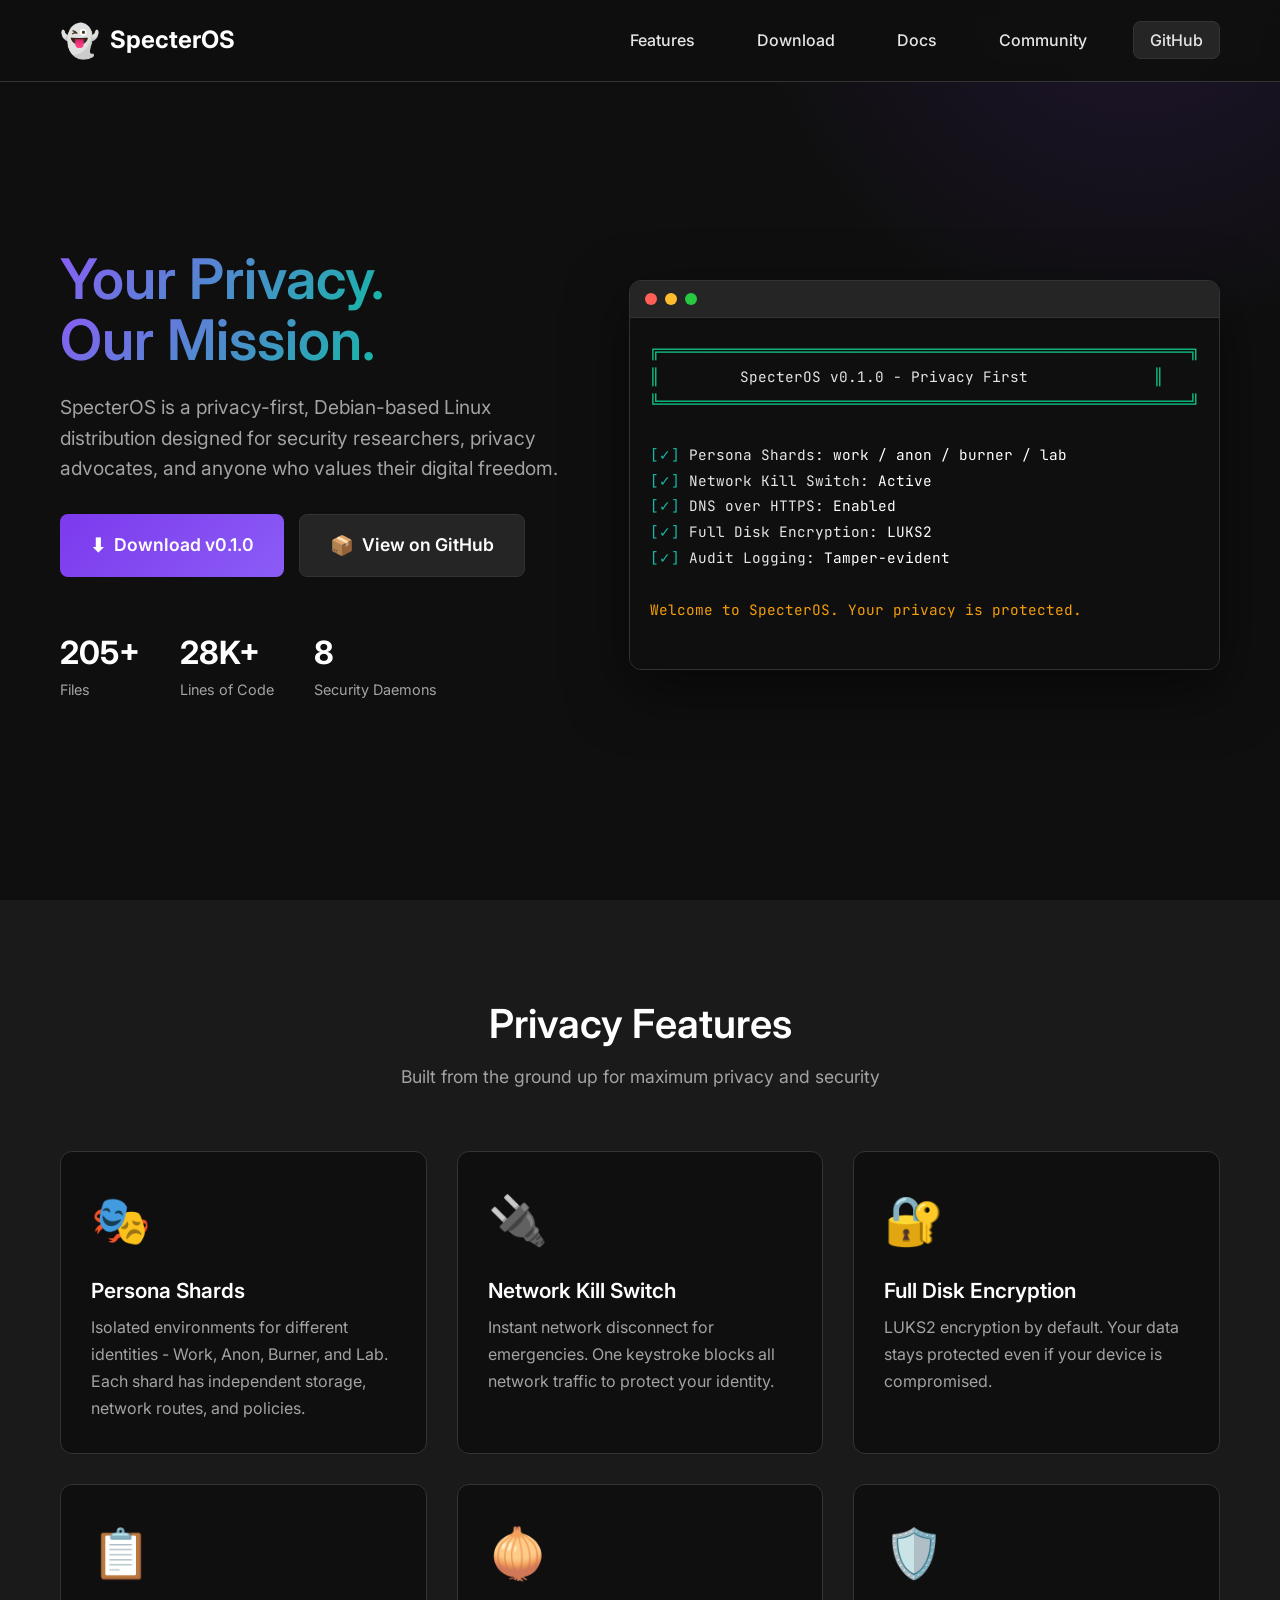
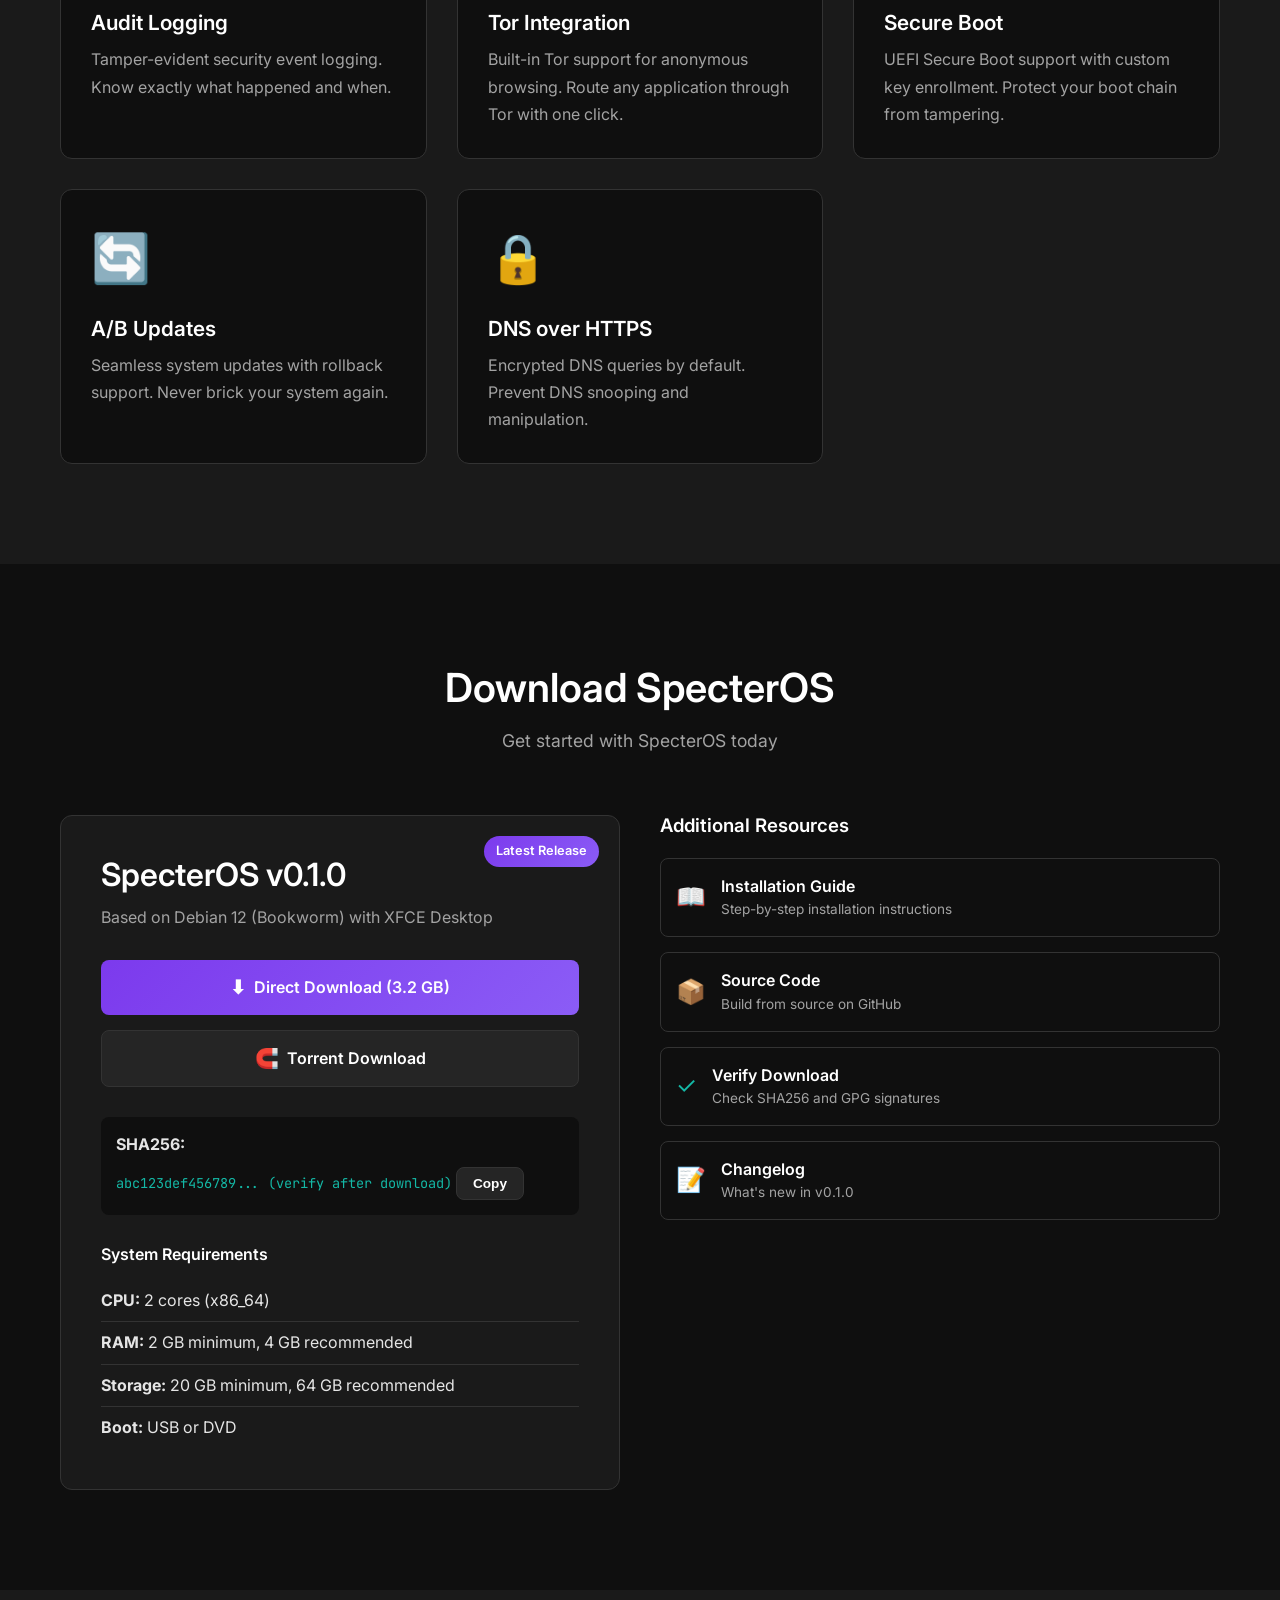
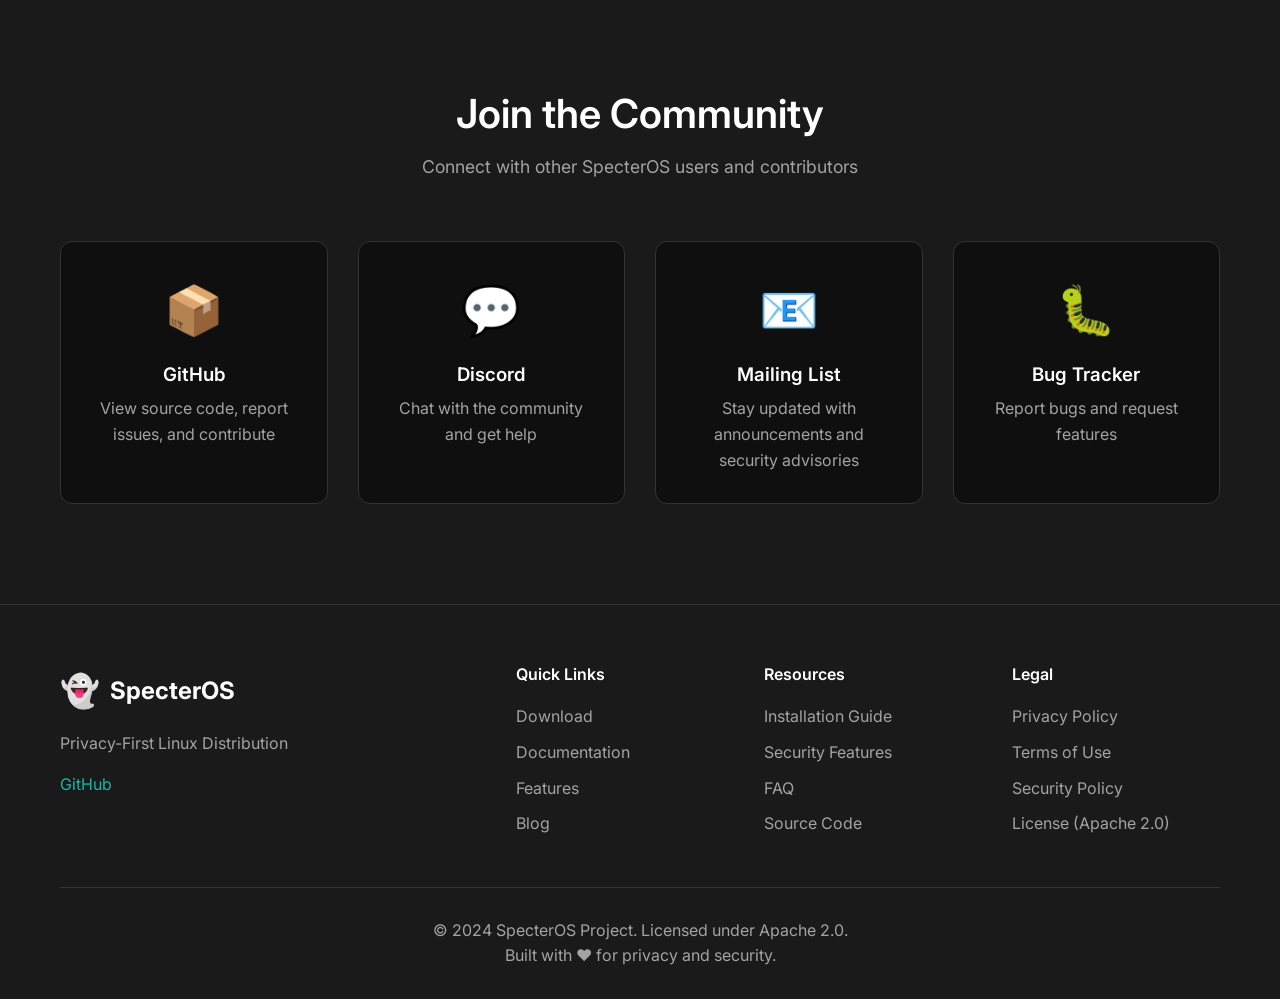
==== website/index.html @ 7017bf6a "feat: Add complete SpecterOS website - Homepage with hero, features, download, and community section" ====
<!DOCTYPE html>
<html lang="en">
<head>
    <meta charset="UTF-8">
    <meta name="viewport" content="width=device-width, initial-scale=1.0">
    <meta name="description" content="SpecterOS - Privacy-First Debian-based Linux Distribution. Your Privacy. Our Mission.">
    <meta name="keywords" content="linux, privacy, security, debian, operating system, encryption, anonymity">
    <meta name="author" content="SpecterOS Project">
    
    <!-- Open Graph -->
    <meta property="og:title" content="SpecterOS - Privacy-First Linux Distribution">
    <meta property="og:description" content="Your Privacy. Our Mission. A secure, privacy-focused Debian-based Linux distribution.">
    <meta property="og:type" content="website">
    <meta property="og:url" content="https://sskibls.github.io/Specteros-OS">
    
    <title>SpecterOS - Privacy-First Linux Distribution</title>
    
    <!-- Fonts -->
    <link rel="preconnect" href="https://fonts.googleapis.com">
    <link rel="preconnect" href="https://fonts.gstatic.com" crossorigin>
    <link href="https://fonts.googleapis.com/css2?family=Inter:wght@300;400;500;600;700&family=JetBrains+Mono:wght@400;500&display=swap" rel="stylesheet">
    
    <!-- Styles -->
    <link rel="stylesheet" href="css/style.css">
</head>
<body>
    <!-- Navigation -->
    <nav class="navbar">
        <div class="container nav-container">
            <a href="index.html" class="logo">
                <span class="logo-icon">👻</span>
                <span class="logo-text">SpecterOS</span>
            </a>
            <ul class="nav-menu">
                <li><a href="#features">Features</a></li>
                <li><a href="#download">Download</a></li>
                <li><a href="docs/index.html">Docs</a></li>
                <li><a href="#community">Community</a></li>
                <li><a href="https://github.com/Sskibls/Specteros-OS" target="_blank" class="btn-github">GitHub</a></li>
            </ul>
            <button class="nav-toggle" aria-label="Toggle navigation">
                <span></span>
                <span></span>
                <span></span>
            </button>
        </div>
    </nav>

    <!-- Hero Section -->
    <section class="hero">
        <div class="container hero-container">
            <div class="hero-content">
                <h1 class="hero-title">
                    <span class="gradient-text">Your Privacy.</span><br>
                    <span class="gradient-text">Our Mission.</span>
                </h1>
                <p class="hero-subtitle">
                    SpecterOS is a privacy-first, Debian-based Linux distribution designed for 
                    security researchers, privacy advocates, and anyone who values their digital freedom.
                </p>
                <div class="hero-cta">
                    <a href="#download" class="btn btn-primary btn-lg">
                        <span class="btn-icon">⬇</span>
                        Download v0.1.0
                    </a>
                    <a href="https://github.com/Sskibls/Specteros-OS" target="_blank" class="btn btn-secondary btn-lg">
                        <span class="btn-icon">📦</span>
                        View on GitHub
                    </a>
                </div>
                <div class="hero-stats">
                    <div class="stat">
                        <span class="stat-number">205+</span>
                        <span class="stat-label">Files</span>
                    </div>
                    <div class="stat">
                        <span class="stat-number">28K+</span>
                        <span class="stat-label">Lines of Code</span>
                    </div>
                    <div class="stat">
                        <span class="stat-number">8</span>
                        <span class="stat-label">Security Daemons</span>
                    </div>
                </div>
            </div>
            <div class="hero-image">
                <div class="screenshot-mockup">
                    <div class="mockup-header">
                        <div class="mockup-buttons">
                            <span class="btn-red"></span>
                            <span class="btn-yellow"></span>
                            <span class="btn-green"></span>
                        </div>
                    </div>
                    <div class="mockup-content">
                        <pre class="terminal-text">
<span class="text-green">╔═══════════════════════════════════════════════════════════╗</span>
<span class="text-green">║</span>         SpecterOS v0.1.0 - Privacy First              <span class="text-green">║</span>
<span class="text-green">╚═══════════════════════════════════════════════════════════╝</span>

<span class="text-cyan">[✓]</span> Persona Shards: <span class="text-white">work / anon / burner / lab</span>
<span class="text-cyan">[✓]</span> Network Kill Switch: <span class="text-white">Active</span>
<span class="text-cyan">[✓]</span> DNS over HTTPS: <span class="text-white">Enabled</span>
<span class="text-cyan">[✓]</span> Full Disk Encryption: <span class="text-white">LUKS2</span>
<span class="text-cyan">[✓]</span> Audit Logging: <span class="text-white">Tamper-evident</span>

<span class="text-yellow">Welcome to SpecterOS. Your privacy is protected.</span>
                        </pre>
                    </div>
                </div>
            </div>
        </div>
        <div class="hero-bg-effect"></div>
    </section>

    <!-- Features Section -->
    <section id="features" class="features">
        <div class="container">
            <div class="section-header">
                <h2 class="section-title">Privacy Features</h2>
                <p class="section-subtitle">Built from the ground up for maximum privacy and security</p>
            </div>
            <div class="features-grid">
                <div class="feature-card">
                    <div class="feature-icon">🎭</div>
                    <h3>Persona Shards</h3>
                    <p>Isolated environments for different identities - Work, Anon, Burner, and Lab. Each shard has independent storage, network routes, and policies.</p>
                </div>
                <div class="feature-card">
                    <div class="feature-icon">🔌</div>
                    <h3>Network Kill Switch</h3>
                    <p>Instant network disconnect for emergencies. One keystroke blocks all network traffic to protect your identity.</p>
                </div>
                <div class="feature-card">
                    <div class="feature-icon">🔐</div>
                    <h3>Full Disk Encryption</h3>
                    <p>LUKS2 encryption by default. Your data stays protected even if your device is compromised.</p>
                </div>
                <div class="feature-card">
                    <div class="feature-icon">📋</div>
                    <h3>Audit Logging</h3>
                    <p>Tamper-evident security event logging. Know exactly what happened and when.</p>
                </div>
                <div class="feature-card">
                    <div class="feature-icon">🧅</div>
                    <h3>Tor Integration</h3>
                    <p>Built-in Tor support for anonymous browsing. Route any application through Tor with one click.</p>
                </div>
                <div class="feature-card">
                    <div class="feature-icon">🛡️</div>
                    <h3>Secure Boot</h3>
                    <p>UEFI Secure Boot support with custom key enrollment. Protect your boot chain from tampering.</p>
                </div>
                <div class="feature-card">
                    <div class="feature-icon">🔄</div>
                    <h3>A/B Updates</h3>
                    <p>Seamless system updates with rollback support. Never brick your system again.</p>
                </div>
                <div class="feature-card">
                    <div class="feature-icon">🔒</div>
                    <h3>DNS over HTTPS</h3>
                    <p>Encrypted DNS queries by default. Prevent DNS snooping and manipulation.</p>
                </div>
            </div>
        </div>
    </section>

    <!-- Download Section -->
    <section id="download" class="download">
        <div class="container">
            <div class="section-header">
                <h2 class="section-title">Download SpecterOS</h2>
                <p class="section-subtitle">Get started with SpecterOS today</p>
            </div>
            <div class="download-container">
                <div class="download-card">
                    <div class="version-badge">Latest Release</div>
                    <h3>SpecterOS v0.1.0</h3>
                    <p class="version-info">Based on Debian 12 (Bookworm) with XFCE Desktop</p>
                    <div class="download-options">
                        <a href="#" class="btn btn-primary btn-block">
                            <span class="btn-icon">⬇</span>
                            Direct Download (3.2 GB)
                        </a>
                        <a href="#" class="btn btn-secondary btn-block">
                            <span class="btn-icon">🧲</span>
                            Torrent Download
                        </a>
                    </div>
                    <div class="checksum-info">
                        <p><strong>SHA256:</strong></p>
                        <code>abc123def456789... (verify after download)</code>
                    </div>
                    <div class="system-requirements">
                        <h4>System Requirements</h4>
                        <ul>
                            <li><strong>CPU:</strong> 2 cores (x86_64)</li>
                            <li><strong>RAM:</strong> 2 GB minimum, 4 GB recommended</li>
                            <li><strong>Storage:</strong> 20 GB minimum, 64 GB recommended</li>
                            <li><strong>Boot:</strong> USB or DVD</li>
                        </ul>
                    </div>
                </div>
                <div class="download-links">
                    <h3>Additional Resources</h3>
                    <ul class="link-list">
                        <li>
                            <a href="docs/installation.html">
                                <span class="link-icon">📖</span>
                                <div>
                                    <span class="link-title">Installation Guide</span>
                                    <span class="link-desc">Step-by-step installation instructions</span>
                                </div>
                            </a>
                        </li>
                        <li>
                            <a href="https://github.com/Sskibls/Specteros-OS" target="_blank">
                                <span class="link-icon">📦</span>
                                <div>
                                    <span class="link-title">Source Code</span>
                                    <span class="link-desc">Build from source on GitHub</span>
                                </div>
                            </a>
                        </li>
                        <li>
                            <a href="docs/verification.html">
                                <span class="link-icon">✓</span>
                                <div>
                                    <span class="link-title">Verify Download</span>
                                    <span class="link-desc">Check SHA256 and GPG signatures</span>
                                </div>
                            </a>
                        </li>
                        <li>
                            <a href="docs/changelog.html">
                                <span class="link-icon">📝</span>
                                <div>
                                    <span class="link-title">Changelog</span>
                                    <span class="link-desc">What's new in v0.1.0</span>
                                </div>
                            </a>
                        </li>
                    </ul>
                </div>
            </div>
        </div>
    </section>

    <!-- Community Section -->
    <section id="community" class="community">
        <div class="container">
            <div class="section-header">
                <h2 class="section-title">Join the Community</h2>
                <p class="section-subtitle">Connect with other SpecterOS users and contributors</p>
            </div>
            <div class="community-grid">
                <a href="https://github.com/Sskibls/Specteros-OS" target="_blank" class="community-card">
                    <div class="community-icon">📦</div>
                    <h3>GitHub</h3>
                    <p>View source code, report issues, and contribute</p>
                </a>
                <a href="#" class="community-card">
                    <div class="community-icon">💬</div>
                    <h3>Discord</h3>
                    <p>Chat with the community and get help</p>
                </a>
                <a href="#" class="community-card">
                    <div class="community-icon">📧</div>
                    <h3>Mailing List</h3>
                    <p>Stay updated with announcements and security advisories</p>
                </a>
                <a href="#" class="community-card">
                    <div class="community-icon">🐛</div>
                    <h3>Bug Tracker</h3>
                    <p>Report bugs and request features</p>
                </a>
            </div>
        </div>
    </section>

    <!-- Footer -->
    <footer class="footer">
        <div class="container">
            <div class="footer-grid">
                <div class="footer-brand">
                    <a href="index.html" class="logo">
                        <span class="logo-icon">👻</span>
                        <span class="logo-text">SpecterOS</span>
                    </a>
                    <p>Privacy-First Linux Distribution</p>
                    <div class="social-links">
                        <a href="https://github.com/Sskibls/Specteros-OS" target="_blank" aria-label="GitHub">GitHub</a>
                    </div>
                </div>
                <div class="footer-links">
                    <h4>Quick Links</h4>
                    <ul>
                        <li><a href="#download">Download</a></li>
                        <li><a href="docs/index.html">Documentation</a></li>
                        <li><a href="#features">Features</a></li>
                        <li><a href="blog/index.html">Blog</a></li>
                    </ul>
                </div>
                <div class="footer-links">
                    <h4>Resources</h4>
                    <ul>
                        <li><a href="docs/installation.html">Installation Guide</a></li>
                        <li><a href="docs/security.html">Security Features</a></li>
                        <li><a href="docs/faq.html">FAQ</a></li>
                        <li><a href="https://github.com/Sskibls/Specteros-OS" target="_blank">Source Code</a></li>
                    </ul>
                </div>
                <div class="footer-links">
                    <h4>Legal</h4>
                    <ul>
                        <li><a href="privacy.html">Privacy Policy</a></li>
                        <li><a href="terms.html">Terms of Use</a></li>
                        <li><a href="security.html">Security Policy</a></li>
                        <li><a href="license.html">License (Apache 2.0)</a></li>
                    </ul>
                </div>
            </div>
            <div class="footer-bottom">
                <p>&copy; 2024 SpecterOS Project. Licensed under Apache 2.0.</p>
                <p>Built with ❤️ for privacy and security.</p>
            </div>
        </div>
    </footer>

    <!-- Scripts -->
    <script src="js/main.js"></script>
</body>
</html>
---- website/css/style.css ----
/* SpecterOS Website Styles */

/* CSS Variables */
:root {
    --color-bg-primary: #0F0F0F;
    --color-bg-secondary: #1A1A1A;
    --color-bg-tertiary: #252525;
    --color-primary: #7C3AED;
    --color-primary-light: #8B5CF6;
    --color-accent: #14B8A6;
    --color-accent-light: #2DD4BF;
    --color-text-primary: #FFFFFF;
    --color-text-secondary: #E5E5E5;
    --color-text-muted: #A3A3A3;
    --color-border: #333333;
    --color-success: #10B981;
    --color-warning: #F59E0B;
    --color-error: #EF4444;
    --font-sans: 'Inter', -apple-system, BlinkMacSystemFont, 'Segoe UI', sans-serif;
    --font-mono: 'JetBrains Mono', 'Fira Code', monospace;
    --container-width: 1200px;
    --border-radius: 8px;
    --border-radius-lg: 12px;
    --transition: all 0.3s ease;
}

/* Reset & Base */
* {
    margin: 0;
    padding: 0;
    box-sizing: border-box;
}

html {
    scroll-behavior: smooth;
}

body {
    font-family: var(--font-sans);
    background-color: var(--color-bg-primary);
    color: var(--color-text-secondary);
    line-height: 1.6;
    overflow-x: hidden;
}

.container {
    max-width: var(--container-width);
    margin: 0 auto;
    padding: 0 20px;
}

a {
    color: var(--color-accent);
    text-decoration: none;
    transition: var(--transition);
}

a:hover {
    color: var(--color-accent-light);
}

/* Typography */
h1, h2, h3, h4, h5, h6 {
    color: var(--color-text-primary);
    font-weight: 600;
    line-height: 1.2;
}

.gradient-text {
    background: linear-gradient(135deg, var(--color-primary-light), var(--color-accent));
    -webkit-background-clip: text;
    -webkit-text-fill-color: transparent;
    background-clip: text;
}

/* Navigation */
.navbar {
    position: fixed;
    top: 0;
    left: 0;
    right: 0;
    background: rgba(15, 15, 15, 0.95);
    backdrop-filter: blur(10px);
    border-bottom: 1px solid var(--color-border);
    z-index: 1000;
    padding: 15px 0;
}

.nav-container {
    display: flex;
    justify-content: space-between;
    align-items: center;
}

.logo {
    display: flex;
    align-items: center;
    gap: 10px;
    font-size: 1.5rem;
    font-weight: 700;
    color: var(--color-text-primary);
}

.logo-icon {
    font-size: 2rem;
}

.nav-menu {
    display: flex;
    list-style: none;
    gap: 30px;
    align-items: center;
}

.nav-menu a {
    color: var(--color-text-secondary);
    font-weight: 500;
    padding: 8px 16px;
    border-radius: var(--border-radius);
    transition: var(--transition);
}

.nav-menu a:hover {
    color: var(--color-text-primary);
    background: var(--color-bg-tertiary);
}

.btn-github {
    background: var(--color-bg-tertiary);
    border: 1px solid var(--color-border);
}

.btn-github:hover {
    background: var(--color-primary);
    border-color: var(--color-primary);
    color: var(--color-text-primary);
}

.nav-toggle {
    display: none;
    flex-direction: column;
    gap: 5px;
    background: none;
    border: none;
    cursor: pointer;
    padding: 5px;
}

.nav-toggle span {
    width: 25px;
    height: 3px;
    background: var(--color-text-primary);
    border-radius: 2px;
    transition: var(--transition);
}

/* Hero Section */
.hero {
    padding: 150px 0 100px;
    position: relative;
    overflow: hidden;
    min-height: 100vh;
    display: flex;
    align-items: center;
}

.hero-container {
    display: grid;
    grid-template-columns: 1fr 1fr;
    gap: 60px;
    align-items: center;
}

.hero-title {
    font-size: 3.5rem;
    margin-bottom: 20px;
    line-height: 1.1;
}

.hero-subtitle {
    font-size: 1.2rem;
    color: var(--color-text-muted);
    margin-bottom: 30px;
    max-width: 500px;
}

.hero-cta {
    display: flex;
    gap: 15px;
    margin-bottom: 50px;
    flex-wrap: wrap;
}

.hero-stats {
    display: flex;
    gap: 40px;
}

.stat {
    display: flex;
    flex-direction: column;
}

.stat-number {
    font-size: 2rem;
    font-weight: 700;
    color: var(--color-text-primary);
}

.stat-label {
    font-size: 0.9rem;
    color: var(--color-text-muted);
}

/* Screenshot Mockup */
.screenshot-mockup {
    background: var(--color-bg-secondary);
    border: 1px solid var(--color-border);
    border-radius: var(--border-radius-lg);
    overflow: hidden;
    box-shadow: 0 20px 60px rgba(0, 0, 0, 0.5);
}

.mockup-header {
    background: var(--color-bg-tertiary);
    padding: 12px 15px;
    border-bottom: 1px solid var(--color-border);
}

.mockup-buttons {
    display: flex;
    gap: 8px;
}

.mockup-buttons span {
    width: 12px;
    height: 12px;
    border-radius: 50%;
}

.btn-red { background: #FF5F56; }
.btn-yellow { background: #FFBD2E; }
.btn-green { background: #27C93F; }

.mockup-content {
    padding: 20px;
    background: var(--color-bg-primary);
}

.terminal-text {
    font-family: var(--font-mono);
    font-size: 0.9rem;
    line-height: 1.8;
    color: var(--color-text-secondary);
}

.text-green { color: var(--color-success); }
.text-cyan { color: var(--color-accent); }
.text-white { color: var(--color-text-primary); }
.text-yellow { color: var(--color-warning); }

/* Buttons */
.btn {
    display: inline-flex;
    align-items: center;
    gap: 8px;
    padding: 12px 24px;
    border-radius: var(--border-radius);
    font-weight: 600;
    font-size: 1rem;
    transition: var(--transition);
    cursor: pointer;
    border: none;
}

.btn-icon {
    font-size: 1.2rem;
}

.btn-primary {
    background: linear-gradient(135deg, var(--color-primary), var(--color-primary-light));
    color: var(--color-text-primary);
}

.btn-primary:hover {
    transform: translateY(-2px);
    box-shadow: 0 10px 30px rgba(124, 58, 237, 0.4);
}

.btn-secondary {
    background: var(--color-bg-tertiary);
    color: var(--color-text-primary);
    border: 1px solid var(--color-border);
}

.btn-secondary:hover {
    background: var(--color-bg-secondary);
    border-color: var(--color-accent);
}

.btn-lg {
    padding: 15px 30px;
    font-size: 1.1rem;
}

.btn-block {
    width: 100%;
    justify-content: center;
}

/* Features Section */
.features {
    padding: 100px 0;
    background: var(--color-bg-secondary);
}

.section-header {
    text-align: center;
    margin-bottom: 60px;
}

.section-title {
    font-size: 2.5rem;
    margin-bottom: 15px;
}

.section-subtitle {
    font-size: 1.1rem;
    color: var(--color-text-muted);
}

.features-grid {
    display: grid;
    grid-template-columns: repeat(auto-fit, minmax(280px, 1fr));
    gap: 30px;
}

.feature-card {
    background: var(--color-bg-primary);
    padding: 30px;
    border-radius: var(--border-radius-lg);
    border: 1px solid var(--color-border);
    transition: var(--transition);
}

.feature-card:hover {
    transform: translateY(-5px);
    border-color: var(--color-primary);
    box-shadow: 0 10px 40px rgba(124, 58, 237, 0.2);
}

.feature-icon {
    font-size: 3rem;
    margin-bottom: 20px;
}

.feature-card h3 {
    font-size: 1.3rem;
    margin-bottom: 10px;
}

.feature-card p {
    color: var(--color-text-muted);
    line-height: 1.7;
}

/* Download Section */
.download {
    padding: 100px 0;
}

.download-container {
    display: grid;
    grid-template-columns: 1fr 1fr;
    gap: 40px;
}

.download-card {
    background: var(--color-bg-secondary);
    padding: 40px;
    border-radius: var(--border-radius-lg);
    border: 1px solid var(--color-border);
    position: relative;
}

.version-badge {
    position: absolute;
    top: 20px;
    right: 20px;
    background: linear-gradient(135deg, var(--color-primary), var(--color-primary-light));
    color: var(--color-text-primary);
    padding: 5px 12px;
    border-radius: 20px;
    font-size: 0.8rem;
    font-weight: 600;
}

.download-card h3 {
    font-size: 2rem;
    margin-bottom: 10px;
}

.version-info {
    color: var(--color-text-muted);
    margin-bottom: 30px;
}

.download-options {
    display: flex;
    flex-direction: column;
    gap: 15px;
    margin-bottom: 30px;
}

.checksum-info {
    background: var(--color-bg-primary);
    padding: 15px;
    border-radius: var(--border-radius);
    margin-bottom: 30px;
}

.checksum-info code {
    font-family: var(--font-mono);
    font-size: 0.85rem;
    color: var(--color-accent);
    word-break: break-all;
}

.system-requirements h4 {
    margin-bottom: 15px;
}

.system-requirements ul {
    list-style: none;
}

.system-requirements li {
    padding: 8px 0;
    border-bottom: 1px solid var(--color-border);
}

.system-requirements li:last-child {
    border-bottom: none;
}

/* Download Links */
.download-links h3 {
    margin-bottom: 20px;
}

.link-list {
    list-style: none;
}

.link-list li {
    margin-bottom: 15px;
}

.link-list a {
    display: flex;
    align-items: center;
    gap: 15px;
    padding: 15px;
    background: var(--color-bg-primary);
    border-radius: var(--border-radius);
    border: 1px solid var(--color-border);
    transition: var(--transition);
}

.link-list a:hover {
    border-color: var(--color-accent);
    transform: translateX(5px);
}

.link-icon {
    font-size: 1.5rem;
}

.link-title {
    display: block;
    color: var(--color-text-primary);
    font-weight: 600;
}

.link-desc {
    display: block;
    font-size: 0.85rem;
    color: var(--color-text-muted);
}

/* Community Section */
.community {
    padding: 100px 0;
    background: var(--color-bg-secondary);
}

.community-grid {
    display: grid;
    grid-template-columns: repeat(auto-fit, minmax(250px, 1fr));
    gap: 30px;
}

.community-card {
    background: var(--color-bg-primary);
    padding: 30px;
    border-radius: var(--border-radius-lg);
    border: 1px solid var(--color-border);
    text-align: center;
    transition: var(--transition);
}

.community-card:hover {
    transform: translateY(-5px);
    border-color: var(--color-accent);
}

.community-icon {
    font-size: 3rem;
    margin-bottom: 15px;
}

.community-card h3 {
    margin-bottom: 10px;
}

.community-card p {
    color: var(--color-text-muted);
}

/* Footer */
.footer {
    background: var(--color-bg-secondary);
    padding: 60px 0 30px;
    border-top: 1px solid var(--color-border);
}

.footer-grid {
    display: grid;
    grid-template-columns: 2fr 1fr 1fr 1fr;
    gap: 40px;
    margin-bottom: 40px;
}

.footer-brand p {
    color: var(--color-text-muted);
    margin: 15px 0;
}

.footer-links h4 {
    margin-bottom: 20px;
}

.footer-links ul {
    list-style: none;
}

.footer-links li {
    margin-bottom: 10px;
}

.footer-links a {
    color: var(--color-text-muted);
}

.footer-links a:hover {
    color: var(--color-text-primary);
}

.social-links {
    display: flex;
    gap: 15px;
}

.footer-bottom {
    text-align: center;
    padding-top: 30px;
    border-top: 1px solid var(--color-border);
    color: var(--color-text-muted);
}

/* Responsive */
@media (max-width: 968px) {
    .hero-container {
        grid-template-columns: 1fr;
    }
    
    .hero-title {
        font-size: 2.5rem;
    }
    
    .download-container {
        grid-template-columns: 1fr;
    }
    
    .footer-grid {
        grid-template-columns: 1fr 1fr;
    }
    
    .nav-menu {
        display: none;
        position: absolute;
        top: 100%;
        left: 0;
        right: 0;
        background: var(--color-bg-primary);
        flex-direction: column;
        padding: 20px;
        border-bottom: 1px solid var(--color-border);
    }
    
    .nav-menu.active {
        display: flex;
    }
    
    .nav-toggle {
        display: flex;
    }
}

@media (max-width: 640px) {
    .hero-title {
        font-size: 2rem;
    }
    
    .hero-cta {
        flex-direction: column;
    }
    
    .hero-stats {
        gap: 20px;
    }
    
    .footer-grid {
        grid-template-columns: 1fr;
    }
}

/* Animations */
@keyframes fadeIn {
    from { opacity: 0; transform: translateY(20px); }
    to { opacity: 1; transform: translateY(0); }
}

.hero-content, .hero-image {
    animation: fadeIn 0.8s ease-out;
}

.hero-image {
    animation-delay: 0.2s;
}

/* Hero Background Effect */
.hero-bg-effect {
    position: absolute;
    top: -50%;
    right: -20%;
    width: 800px;
    height: 800px;
    background: radial-gradient(circle, rgba(124, 58, 237, 0.15) 0%, transparent 70%);
    pointer-events: none;
    z-index: -1;
}
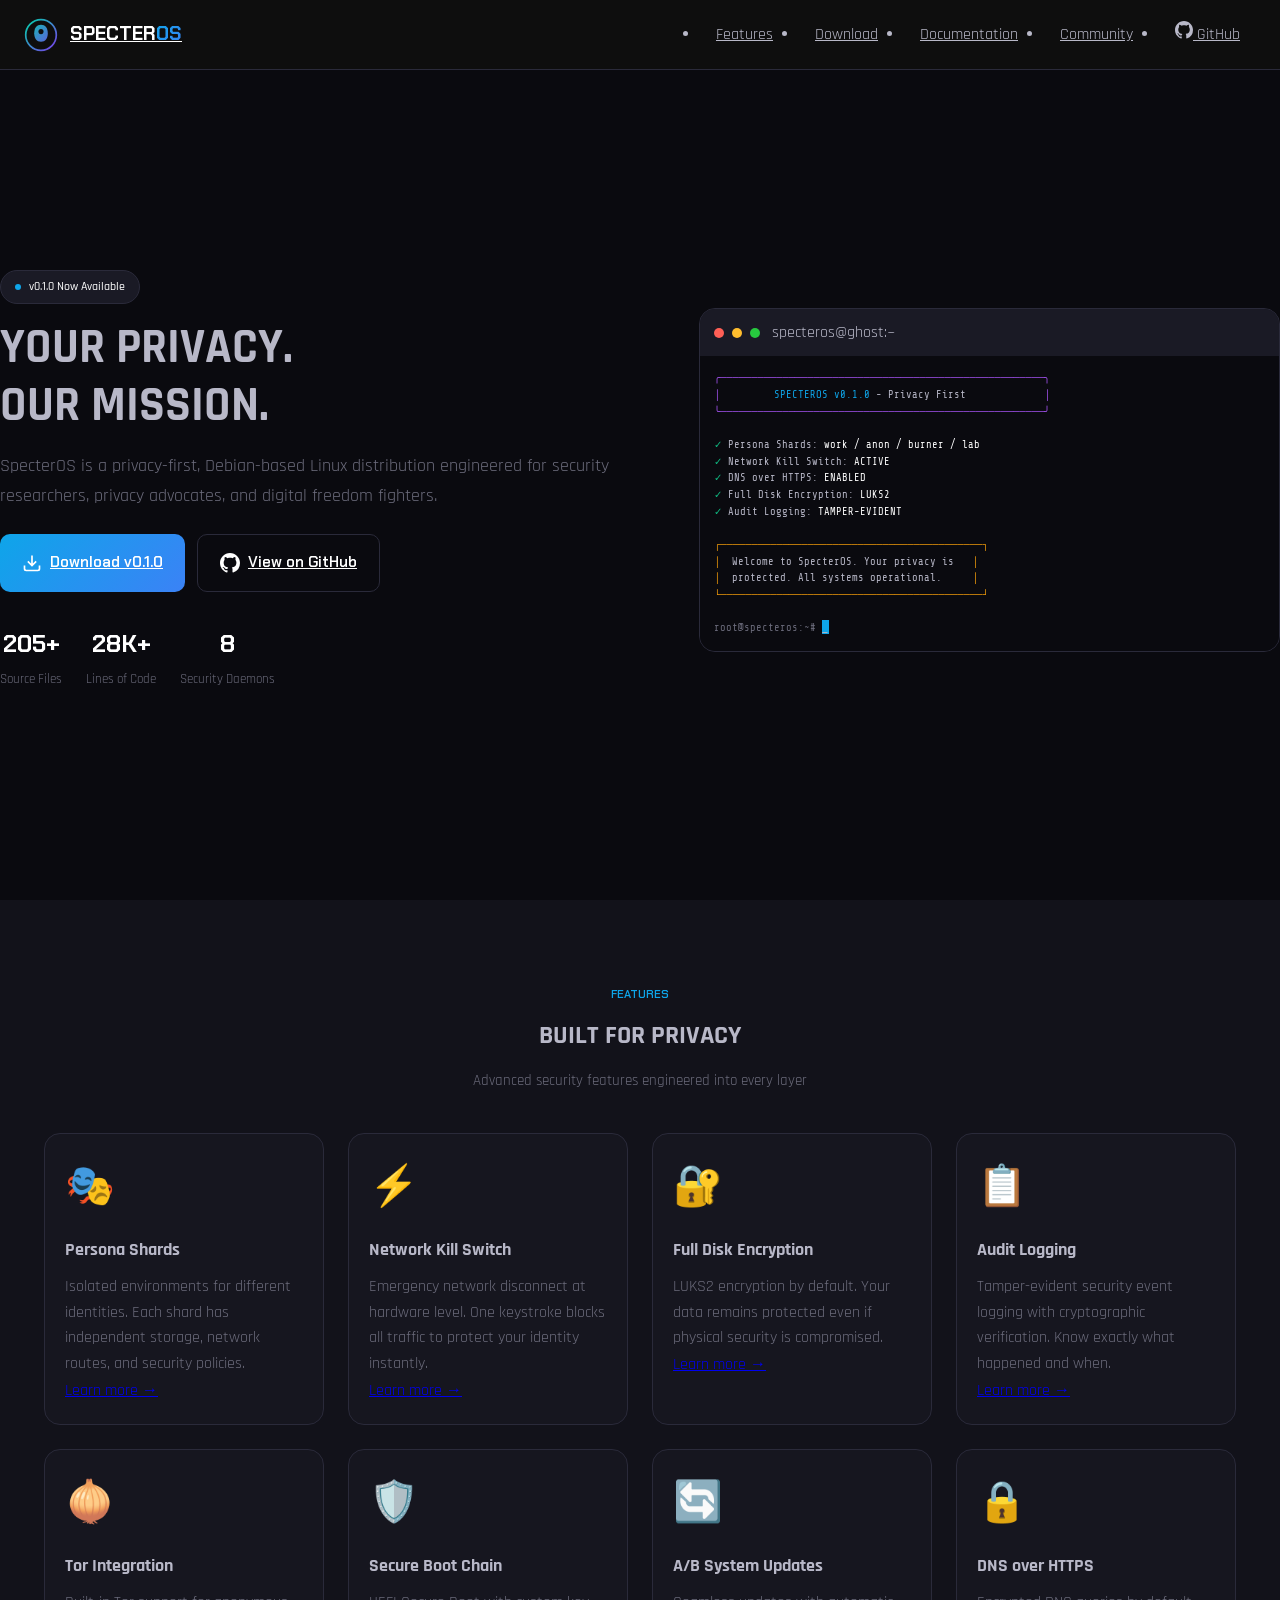
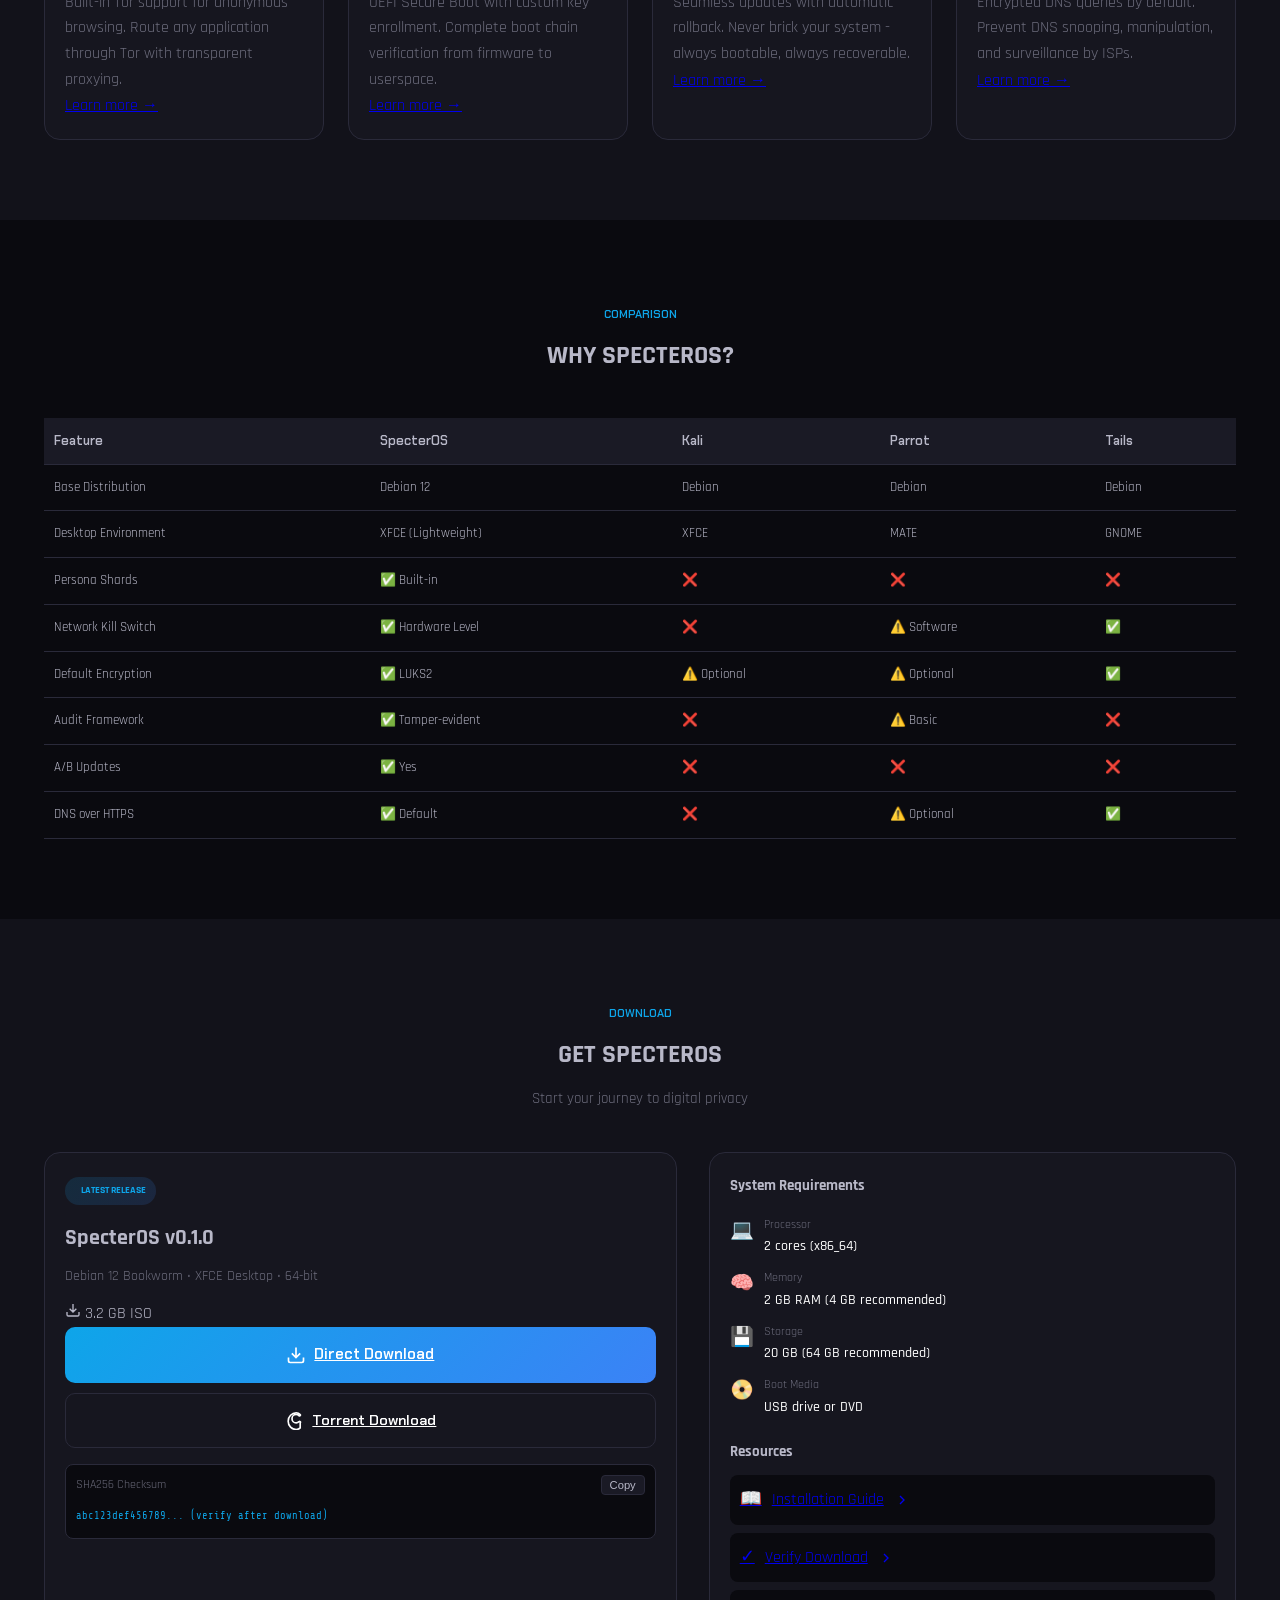
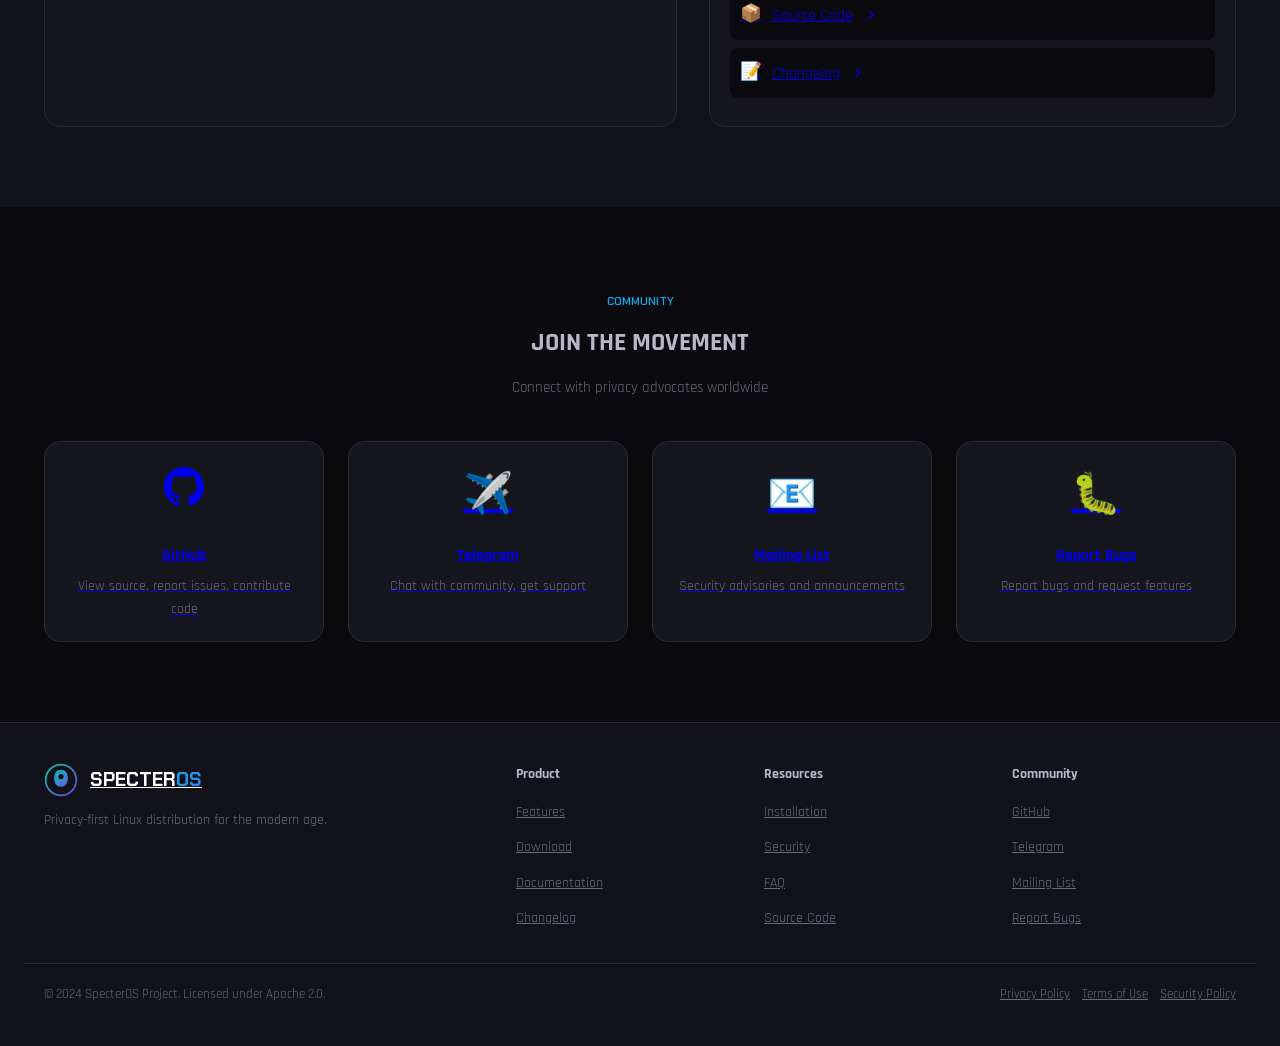
==== commit 88a71860: "feat: Replace Discord with Telegram + Blue accent color - Changed accent color from purple to BLUE (" ====
--- a/website/index.html
+++ b/website/index.html
@@ -3,8 +3,8 @@
 <head>
     <meta charset="UTF-8">
     <meta name="viewport" content="width=device-width, initial-scale=1.0">
-    <meta name="description" content="SpecterOS - Privacy-First Debian-based Linux Distribution. Your Privacy. Our Mission.">
-    <meta name="keywords" content="linux, privacy, security, debian, operating system, encryption, anonymity">
+    <meta name="description" content="SpecterOS - Privacy-First Debian-based Linux Distribution for security researchers and privacy advocates.">
+    <meta name="keywords" content="linux, privacy, security, debian, operating system, encryption, anonymity, penetration testing">
     <meta name="author" content="SpecterOS Project">
     
     <!-- Open Graph -->
@@ -12,13 +12,17 @@
     <meta property="og:description" content="Your Privacy. Our Mission. A secure, privacy-focused Debian-based Linux distribution.">
     <meta property="og:type" content="website">
     <meta property="og:url" content="https://sskibls.github.io/Specteros-OS">
+    <meta property="og:image" content="images/og-image.png">
     
-    <title>SpecterOS - Privacy-First Linux Distribution</title>
+    <title>SpecterOS | Privacy-First Linux Distribution</title>
+    
+    <!-- Favicon -->
+    <link rel="icon" type="image/svg+xml" href="data:image/svg+xml,<svg xmlns='http://www.w3.org/2000/svg' viewBox='0 0 100 100'><text y='.9em' font-size='90'>👻</text></svg>">
     
     <!-- Fonts -->
     <link rel="preconnect" href="https://fonts.googleapis.com">
     <link rel="preconnect" href="https://fonts.gstatic.com" crossorigin>
-    <link href="https://fonts.googleapis.com/css2?family=Inter:wght@300;400;500;600;700&family=JetBrains+Mono:wght@400;500&display=swap" rel="stylesheet">
+    <link href="https://fonts.googleapis.com/css2?family=Chakra+Petch:wght@400;500;600;700&family=Rajdhani:wght@400;500;600;700&family=Share+Tech+Mono&display=swap" rel="stylesheet">
     
     <!-- Styles -->
     <link rel="stylesheet" href="css/style.css">
@@ -28,15 +32,28 @@
     <nav class="navbar">
         <div class="container nav-container">
             <a href="index.html" class="logo">
-                <span class="logo-icon">👻</span>
-                <span class="logo-text">SpecterOS</span>
+                <svg class="logo-svg" viewBox="0 0 40 40" fill="none" xmlns="http://www.w3.org/2000/svg">
+                    <circle cx="20" cy="20" r="18" stroke="url(#logo-gradient)" stroke-width="2"/>
+                    <path d="M20 8C15 8 12 12 12 18C12 24 15 28 20 28C25 28 28 24 28 18C28 12 25 8 20 8Z" fill="url(#logo-gradient)"/>
+                    <circle cx="20" cy="16" r="3" fill="#0F0F0F"/>
+                    <defs>
+                        <linearGradient id="logo-gradient" x1="2" y1="2" x2="38" y2="38" gradientUnits="userSpaceOnUse">
+                            <stop stop-color="#00D4AA"/>
+                            <stop offset="1" stop-color="#7C3AED"/>
+                        </linearGradient>
+                    </defs>
+                </svg>
+                <span class="logo-text">SPECTER<span class="logo-accent">OS</span></span>
             </a>
             <ul class="nav-menu">
                 <li><a href="#features">Features</a></li>
                 <li><a href="#download">Download</a></li>
-                <li><a href="docs/index.html">Docs</a></li>
+                <li><a href="docs/index.html">Documentation</a></li>
                 <li><a href="#community">Community</a></li>
-                <li><a href="https://github.com/Sskibls/Specteros-OS" target="_blank" class="btn-github">GitHub</a></li>
+                <li><a href="https://github.com/Sskibls/Specteros-OS" target="_blank" class="btn-nav">
+                    <svg width="18" height="18" viewBox="0 0 24 24" fill="currentColor"><path d="M12 0C5.37 0 0 5.37 0 12c0 5.31 3.435 9.795 8.205 11.385.6.105.825-.255.825-.57 0-.285-.015-1.23-.015-2.235-3.015.555-3.795-.735-4.035-1.41-.135-.345-.72-1.41-1.23-1.695-.42-.225-1.02-.78-.015-.795.945-.015 1.62.87 1.845 1.23 1.08 1.815 2.805 1.305 3.495.99.105-.78.42-1.305.765-1.605-2.67-.3-5.46-1.335-5.46-5.925 0-1.305.465-2.385 1.23-3.225-.12-.3-.54-1.53.12-3.18 0 0 1.005-.315 3.3 1.23.96-.27 1.98-.405 3-.405s2.04.135 3 .405c2.295-1.56 3.3-1.23 3.3-1.23.66 1.65.24 2.88.12 3.18.765.84 1.23 1.905 1.23 3.225 0 4.605-2.805 5.625-5.475 5.925.435.375.81 1.095.81 2.22 0 1.605-.015 2.895-.015 3.3 0 .315.225.69.825.57A12.02 12.02 0 0024 12c0-6.63-5.37-12-12-12z"/></svg>
+                    GitHub
+                </a></li>
             </ul>
             <button class="nav-toggle" aria-label="Toggle navigation">
                 <span></span>
@@ -48,119 +65,222 @@
 
     <!-- Hero Section -->
     <section class="hero">
-        <div class="container hero-container">
+        <div class="hero-grid">
             <div class="hero-content">
+                <div class="hero-badge">
+                    <span class="badge-dot"></span>
+                    v0.1.0 Now Available
+                </div>
                 <h1 class="hero-title">
-                    <span class="gradient-text">Your Privacy.</span><br>
-                    <span class="gradient-text">Our Mission.</span>
+                    YOUR PRIVACY.<br>
+                    <span class="text-gradient">OUR MISSION.</span>
                 </h1>
-                <p class="hero-subtitle">
-                    SpecterOS is a privacy-first, Debian-based Linux distribution designed for 
-                    security researchers, privacy advocates, and anyone who values their digital freedom.
+                <p class="hero-description">
+                    SpecterOS is a privacy-first, Debian-based Linux distribution engineered for 
+                    security researchers, privacy advocates, and digital freedom fighters.
                 </p>
                 <div class="hero-cta">
                     <a href="#download" class="btn btn-primary btn-lg">
-                        <span class="btn-icon">⬇</span>
+                        <svg width="20" height="20" viewBox="0 0 24 24" fill="none" stroke="currentColor" stroke-width="2">
+                            <path d="M21 15v4a2 2 0 01-2 2H5a2 2 0 01-2-2v-4M7 10l5 5 5-5M12 15V3"/>
+                        </svg>
                         Download v0.1.0
                     </a>
-                    <a href="https://github.com/Sskibls/Specteros-OS" target="_blank" class="btn btn-secondary btn-lg">
-                        <span class="btn-icon">📦</span>
+                    <a href="https://github.com/Sskibls/Specteros-OS" target="_blank" class="btn btn-outline btn-lg">
+                        <svg width="20" height="20" viewBox="0 0 24 24" fill="currentColor">
+                            <path d="M12 0C5.37 0 0 5.37 0 12c0 5.31 3.435 9.795 8.205 11.385.6.105.825-.255.825-.57 0-.285-.015-1.23-.015-2.235-3.015.555-3.795-.735-4.035-1.41-.135-.345-.72-1.41-1.23-1.695-.42-.225-1.02-.78-.015-.795.945-.015 1.62.87 1.845 1.23 1.08 1.815 2.805 1.305 3.495.99.105-.78.42-1.305.765-1.605-2.67-.3-5.46-1.335-5.46-5.925 0-1.305.465-2.385 1.23-3.225-.12-.3-.54-1.53.12-3.18 0 0 1.005-.315 3.3 1.23.96-.27 1.98-.405 3-.405s2.04.135 3 .405c2.295-1.56 3.3-1.23 3.3-1.23.66 1.65.24 2.88.12 3.18.765.84 1.23 1.905 1.23 3.225 0 4.605-2.805 5.625-5.475 5.925.435.375.81 1.095.81 2.22 0 1.605-.015 2.895-.015 3.3 0 .315.225.69.825.57A12.02 12.02 0 0024 12c0-6.63-5.37-12-12-12z"/>
+                        </svg>
                         View on GitHub
                     </a>
                 </div>
                 <div class="hero-stats">
-                    <div class="stat">
-                        <span class="stat-number">205+</span>
-                        <span class="stat-label">Files</span>
-                    </div>
-                    <div class="stat">
-                        <span class="stat-number">28K+</span>
+                    <div class="stat-item">
+                        <span class="stat-value">205+</span>
+                        <span class="stat-label">Source Files</span>
+                    </div>
+                    <div class="stat-item">
+                        <span class="stat-value">28K+</span>
                         <span class="stat-label">Lines of Code</span>
                     </div>
-                    <div class="stat">
-                        <span class="stat-number">8</span>
+                    <div class="stat-item">
+                        <span class="stat-value">8</span>
                         <span class="stat-label">Security Daemons</span>
                     </div>
                 </div>
             </div>
-            <div class="hero-image">
-                <div class="screenshot-mockup">
-                    <div class="mockup-header">
-                        <div class="mockup-buttons">
-                            <span class="btn-red"></span>
-                            <span class="btn-yellow"></span>
-                            <span class="btn-green"></span>
-                        </div>
-                    </div>
-                    <div class="mockup-content">
-                        <pre class="terminal-text">
-<span class="text-green">╔═══════════════════════════════════════════════════════════╗</span>
-<span class="text-green">║</span>         SpecterOS v0.1.0 - Privacy First              <span class="text-green">║</span>
-<span class="text-green">╚═══════════════════════════════════════════════════════════╝</span>
-
-<span class="text-cyan">[✓]</span> Persona Shards: <span class="text-white">work / anon / burner / lab</span>
-<span class="text-cyan">[✓]</span> Network Kill Switch: <span class="text-white">Active</span>
-<span class="text-cyan">[✓]</span> DNS over HTTPS: <span class="text-white">Enabled</span>
-<span class="text-cyan">[✓]</span> Full Disk Encryption: <span class="text-white">LUKS2</span>
-<span class="text-cyan">[✓]</span> Audit Logging: <span class="text-white">Tamper-evident</span>
-
-<span class="text-yellow">Welcome to SpecterOS. Your privacy is protected.</span>
-                        </pre>
-                    </div>
-                </div>
-            </div>
-        </div>
-        <div class="hero-bg-effect"></div>
+            <div class="hero-visual">
+                <div class="terminal-window">
+                    <div class="terminal-header">
+                        <div class="terminal-buttons">
+                            <span class="btn-close"></span>
+                            <span class="btn-minimize"></span>
+                            <span class="btn-maximize"></span>
+                        </div>
+                        <span class="terminal-title">specteros@ghost:~</span>
+                    </div>
+                    <div class="terminal-body">
+                        <pre class="terminal-code"><span class="code-purple">╭────────────────────────────────────────────────────╮</span>
+<span class="code-purple">│</span>         <span class="code-cyan">SPECTEROS v0.1.0</span> - Privacy First             <span class="code-purple">│</span>
+<span class="code-purple">╰────────────────────────────────────────────────────╯</span>
+
+<span class="code-green">✓</span> Persona Shards: <span class="code-white">work / anon / burner / lab</span>
+<span class="code-green">✓</span> Network Kill Switch: <span class="code-white">ACTIVE</span>
+<span class="code-green">✓</span> DNS over HTTPS: <span class="code-white">ENABLED</span>
+<span class="code-green">✓</span> Full Disk Encryption: <span class="code-white">LUKS2</span>
+<span class="code-green">✓</span> Audit Logging: <span class="code-white">TAMPER-EVIDENT</span>
+
+<span class="code-yellow">┌──────────────────────────────────────────┐</span>
+<span class="code-yellow">│</span>  Welcome to SpecterOS. Your privacy is   <span class="code-yellow">│</span>
+<span class="code-yellow">│</span>  protected. All systems operational.     <span class="code-yellow">│</span>
+<span class="code-yellow">└──────────────────────────────────────────┘</span>
+
+<span class="code-dim">root@specteros:~#</span> <span class="cursor">_</span></pre>
+                    </div>
+                </div>
+                <div class="glow-effect"></div>
+            </div>
+        </div>
+        <div class="hero-bg-grid"></div>
     </section>
 
     <!-- Features Section -->
     <section id="features" class="features">
         <div class="container">
             <div class="section-header">
-                <h2 class="section-title">Privacy Features</h2>
-                <p class="section-subtitle">Built from the ground up for maximum privacy and security</p>
+                <span class="section-tag">FEATURES</span>
+                <h2 class="section-title">BUILT FOR <span class="text-gradient">PRIVACY</span></h2>
+                <p class="section-subtitle">Advanced security features engineered into every layer</p>
             </div>
             <div class="features-grid">
                 <div class="feature-card">
-                    <div class="feature-icon">🎭</div>
+                    <div class="feature-icon-box">🎭</div>
                     <h3>Persona Shards</h3>
-                    <p>Isolated environments for different identities - Work, Anon, Burner, and Lab. Each shard has independent storage, network routes, and policies.</p>
-                </div>
-                <div class="feature-card">
-                    <div class="feature-icon">🔌</div>
+                    <p>Isolated environments for different identities. Each shard has independent storage, network routes, and security policies.</p>
+                    <a href="docs/shards.html" class="feature-link">Learn more →</a>
+                </div>
+                <div class="feature-card">
+                    <div class="feature-icon-box">⚡</div>
                     <h3>Network Kill Switch</h3>
-                    <p>Instant network disconnect for emergencies. One keystroke blocks all network traffic to protect your identity.</p>
-                </div>
-                <div class="feature-card">
-                    <div class="feature-icon">🔐</div>
+                    <p>Emergency network disconnect at hardware level. One keystroke blocks all traffic to protect your identity instantly.</p>
+                    <a href="docs/network.html" class="feature-link">Learn more →</a>
+                </div>
+                <div class="feature-card">
+                    <div class="feature-icon-box">🔐</div>
                     <h3>Full Disk Encryption</h3>
-                    <p>LUKS2 encryption by default. Your data stays protected even if your device is compromised.</p>
-                </div>
-                <div class="feature-card">
-                    <div class="feature-icon">📋</div>
+                    <p>LUKS2 encryption by default. Your data remains protected even if physical security is compromised.</p>
+                    <a href="docs/encryption.html" class="feature-link">Learn more →</a>
+                </div>
+                <div class="feature-card">
+                    <div class="feature-icon-box">📋</div>
                     <h3>Audit Logging</h3>
-                    <p>Tamper-evident security event logging. Know exactly what happened and when.</p>
-                </div>
-                <div class="feature-card">
-                    <div class="feature-icon">🧅</div>
+                    <p>Tamper-evident security event logging with cryptographic verification. Know exactly what happened and when.</p>
+                    <a href="docs/security.html" class="feature-link">Learn more →</a>
+                </div>
+                <div class="feature-card">
+                    <div class="feature-icon-box">🧅</div>
                     <h3>Tor Integration</h3>
-                    <p>Built-in Tor support for anonymous browsing. Route any application through Tor with one click.</p>
-                </div>
-                <div class="feature-card">
-                    <div class="feature-icon">🛡️</div>
-                    <h3>Secure Boot</h3>
-                    <p>UEFI Secure Boot support with custom key enrollment. Protect your boot chain from tampering.</p>
-                </div>
-                <div class="feature-card">
-                    <div class="feature-icon">🔄</div>
-                    <h3>A/B Updates</h3>
-                    <p>Seamless system updates with rollback support. Never brick your system again.</p>
-                </div>
-                <div class="feature-card">
-                    <div class="feature-icon">🔒</div>
+                    <p>Built-in Tor support for anonymous browsing. Route any application through Tor with transparent proxying.</p>
+                    <a href="docs/network.html#tor" class="feature-link">Learn more →</a>
+                </div>
+                <div class="feature-card">
+                    <div class="feature-icon-box">🛡️</div>
+                    <h3>Secure Boot Chain</h3>
+                    <p>UEFI Secure Boot with custom key enrollment. Complete boot chain verification from firmware to userspace.</p>
+                    <a href="docs/security.html#secure-boot" class="feature-link">Learn more →</a>
+                </div>
+                <div class="feature-card">
+                    <div class="feature-icon-box">🔄</div>
+                    <h3>A/B System Updates</h3>
+                    <p>Seamless updates with automatic rollback. Never brick your system - always bootable, always recoverable.</p>
+                    <a href="docs/updates.html" class="feature-link">Learn more →</a>
+                </div>
+                <div class="feature-card">
+                    <div class="feature-icon-box">🔒</div>
                     <h3>DNS over HTTPS</h3>
-                    <p>Encrypted DNS queries by default. Prevent DNS snooping and manipulation.</p>
-                </div>
+                    <p>Encrypted DNS queries by default. Prevent DNS snooping, manipulation, and surveillance by ISPs.</p>
+                    <a href="docs/network.html#dns" class="feature-link">Learn more →</a>
+                </div>
+            </div>
+        </div>
+    </section>
+
+    <!-- Comparison Section -->
+    <section class="comparison">
+        <div class="container">
+            <div class="section-header">
+                <span class="section-tag">COMPARISON</span>
+                <h2 class="section-title">WHY <span class="text-gradient">SPECTEROS?</span></h2>
+            </div>
+            <div class="comparison-table-wrapper">
+                <table class="comparison-table">
+                    <thead>
+                        <tr>
+                            <th>Feature</th>
+                            <th class="highlight">SpecterOS</th>
+                            <th>Kali</th>
+                            <th>Parrot</th>
+                            <th>Tails</th>
+                        </tr>
+                    </thead>
+                    <tbody>
+                        <tr>
+                            <td>Base Distribution</td>
+                            <td class="highlight">Debian 12</td>
+                            <td>Debian</td>
+                            <td>Debian</td>
+                            <td>Debian</td>
+                        </tr>
+                        <tr>
+                            <td>Desktop Environment</td>
+                            <td class="highlight">XFCE (Lightweight)</td>
+                            <td>XFCE</td>
+                            <td>MATE</td>
+                            <td>GNOME</td>
+                        </tr>
+                        <tr>
+                            <td>Persona Shards</td>
+                            <td class="highlight">✅ Built-in</td>
+                            <td>❌</td>
+                            <td>❌</td>
+                            <td>❌</td>
+                        </tr>
+                        <tr>
+                            <td>Network Kill Switch</td>
+                            <td class="highlight">✅ Hardware Level</td>
+                            <td>❌</td>
+                            <td>⚠️ Software</td>
+                            <td>✅</td>
+                        </tr>
+                        <tr>
+                            <td>Default Encryption</td>
+                            <td class="highlight">✅ LUKS2</td>
+                            <td>⚠️ Optional</td>
+                            <td>⚠️ Optional</td>
+                            <td>✅</td>
+                        </tr>
+                        <tr>
+                            <td>Audit Framework</td>
+                            <td class="highlight">✅ Tamper-evident</td>
+                            <td>❌</td>
+                            <td>⚠️ Basic</td>
+                            <td>❌</td>
+                        </tr>
+                        <tr>
+                            <td>A/B Updates</td>
+                            <td class="highlight">✅ Yes</td>
+                            <td>❌</td>
+                            <td>❌</td>
+                            <td>❌</td>
+                        </tr>
+                        <tr>
+                            <td>DNS over HTTPS</td>
+                            <td class="highlight">✅ Default</td>
+                            <td>❌</td>
+                            <td>⚠️ Optional</td>
+                            <td>✅</td>
+                        </tr>
+                    </tbody>
+                </table>
             </div>
         </div>
     </section>
@@ -169,78 +289,101 @@
     <section id="download" class="download">
         <div class="container">
             <div class="section-header">
-                <h2 class="section-title">Download SpecterOS</h2>
-                <p class="section-subtitle">Get started with SpecterOS today</p>
-            </div>
-            <div class="download-container">
-                <div class="download-card">
-                    <div class="version-badge">Latest Release</div>
+                <span class="section-tag">DOWNLOAD</span>
+                <h2 class="section-title">GET <span class="text-gradient">SPECTEROS</span></h2>
+                <p class="section-subtitle">Start your journey to digital privacy</p>
+            </div>
+            <div class="download-grid">
+                <div class="download-card featured">
+                    <div class="download-badge">
+                        <span class="pulse-dot"></span>
+                        LATEST RELEASE
+                    </div>
                     <h3>SpecterOS v0.1.0</h3>
-                    <p class="version-info">Based on Debian 12 (Bookworm) with XFCE Desktop</p>
-                    <div class="download-options">
-                        <a href="#" class="btn btn-primary btn-block">
-                            <span class="btn-icon">⬇</span>
-                            Direct Download (3.2 GB)
-                        </a>
-                        <a href="#" class="btn btn-secondary btn-block">
-                            <span class="btn-icon">🧲</span>
+                    <p class="download-info">Debian 12 Bookworm • XFCE Desktop • 64-bit</p>
+                    <div class="download-size">
+                        <svg width="16" height="16" viewBox="0 0 24 24" fill="none" stroke="currentColor" stroke-width="2">
+                            <path d="M21 15v4a2 2 0 01-2 2H5a2 2 0 01-2-2v-4M7 10l5 5 5-5M12 15V3"/>
+                        </svg>
+                        3.2 GB ISO
+                    </div>
+                    <div class="download-buttons">
+                        <a href="#" class="btn btn-primary btn-block btn-lg">
+                            <svg width="20" height="20" viewBox="0 0 24 24" fill="none" stroke="currentColor" stroke-width="2">
+                                <path d="M21 15v4a2 2 0 01-2 2H5a2 2 0 01-2-2v-4M7 10l5 5 5-5M12 15V3"/>
+                            </svg>
+                            Direct Download
+                        </a>
+                        <a href="#" class="btn btn-outline btn-block">
+                            <svg width="20" height="20" viewBox="0 0 24 24" fill="none" stroke="currentColor" stroke-width="2">
+                                <path d="M19.439 15.424a1 1 0 00-1.478-1.345 4.992 4.992 0 01-3.358 1.321c-2.76 0-5-2.24-5-5s2.24-5 5-5a4.992 4.992 0 013.358 1.321 1 1 0 101.478-1.345 6.992 6.992 0 00-4.836-1.977C9.401 3.4 5 7.801 5 13.4s4.401 10 9.601 10a6.992 6.992 0 004.836-1.977z"/>
+                            </svg>
                             Torrent Download
                         </a>
                     </div>
-                    <div class="checksum-info">
-                        <p><strong>SHA256:</strong></p>
-                        <code>abc123def456789... (verify after download)</code>
-                    </div>
-                    <div class="system-requirements">
-                        <h4>System Requirements</h4>
-                        <ul>
-                            <li><strong>CPU:</strong> 2 cores (x86_64)</li>
-                            <li><strong>RAM:</strong> 2 GB minimum, 4 GB recommended</li>
-                            <li><strong>Storage:</strong> 20 GB minimum, 64 GB recommended</li>
-                            <li><strong>Boot:</strong> USB or DVD</li>
-                        </ul>
-                    </div>
-                </div>
-                <div class="download-links">
-                    <h3>Additional Resources</h3>
-                    <ul class="link-list">
-                        <li>
-                            <a href="docs/installation.html">
-                                <span class="link-icon">📖</span>
-                                <div>
-                                    <span class="link-title">Installation Guide</span>
-                                    <span class="link-desc">Step-by-step installation instructions</span>
-                                </div>
-                            </a>
-                        </li>
-                        <li>
-                            <a href="https://github.com/Sskibls/Specteros-OS" target="_blank">
-                                <span class="link-icon">📦</span>
-                                <div>
-                                    <span class="link-title">Source Code</span>
-                                    <span class="link-desc">Build from source on GitHub</span>
-                                </div>
-                            </a>
-                        </li>
-                        <li>
-                            <a href="docs/verification.html">
-                                <span class="link-icon">✓</span>
-                                <div>
-                                    <span class="link-title">Verify Download</span>
-                                    <span class="link-desc">Check SHA256 and GPG signatures</span>
-                                </div>
-                            </a>
-                        </li>
-                        <li>
-                            <a href="docs/changelog.html">
-                                <span class="link-icon">📝</span>
-                                <div>
-                                    <span class="link-title">Changelog</span>
-                                    <span class="link-desc">What's new in v0.1.0</span>
-                                </div>
-                            </a>
-                        </li>
-                    </ul>
+                    <div class="checksum-box">
+                        <div class="checksum-header">
+                            <span>SHA256 Checksum</span>
+                            <button class="btn-copy" onclick="copyChecksum()">Copy</button>
+                        </div>
+                        <code class="checksum-value">abc123def456789... <span class="checksum-note">(verify after download)</span></code>
+                    </div>
+                </div>
+                <div class="download-info-card">
+                    <h4>System Requirements</h4>
+                    <div class="requirements-list">
+                        <div class="requirement-item">
+                            <span class="req-icon">💻</span>
+                            <div>
+                                <span class="req-label">Processor</span>
+                                <span class="req-value">2 cores (x86_64)</span>
+                            </div>
+                        </div>
+                        <div class="requirement-item">
+                            <span class="req-icon">🧠</span>
+                            <div>
+                                <span class="req-label">Memory</span>
+                                <span class="req-value">2 GB RAM (4 GB recommended)</span>
+                            </div>
+                        </div>
+                        <div class="requirement-item">
+                            <span class="req-icon">💾</span>
+                            <div>
+                                <span class="req-label">Storage</span>
+                                <span class="req-value">20 GB (64 GB recommended)</span>
+                            </div>
+                        </div>
+                        <div class="requirement-item">
+                            <span class="req-icon">📀</span>
+                            <div>
+                                <span class="req-label">Boot Media</span>
+                                <span class="req-value">USB drive or DVD</span>
+                            </div>
+                        </div>
+                    </div>
+                    <div class="download-links-list">
+                        <h4>Resources</h4>
+                        <a href="docs/installation.html" class="link-item">
+                            <span class="link-icon">📖</span>
+                            <span>Installation Guide</span>
+                            <svg width="16" height="16" viewBox="0 0 24 24" fill="none" stroke="currentColor" stroke-width="2"><path d="M9 18l6-6-6-6"/></svg>
+                        </a>
+                        <a href="docs/verification.html" class="link-item">
+                            <span class="link-icon">✓</span>
+                            <span>Verify Download</span>
+                            <svg width="16" height="16" viewBox="0 0 24 24" fill="none" stroke="currentColor" stroke-width="2"><path d="M9 18l6-6-6-6"/></svg>
+                        </a>
+                        <a href="https://github.com/Sskibls/Specteros-OS" target="_blank" class="link-item">
+                            <span class="link-icon">📦</span>
+                            <span>Source Code</span>
+                            <svg width="16" height="16" viewBox="0 0 24 24" fill="none" stroke="currentColor" stroke-width="2"><path d="M9 18l6-6-6-6"/></svg>
+                        </a>
+                        <a href="docs/changelog.html" class="link-item">
+                            <span class="link-icon">📝</span>
+                            <span>Changelog</span>
+                            <svg width="16" height="16" viewBox="0 0 24 24" fill="none" stroke="currentColor" stroke-width="2"><path d="M9 18l6-6-6-6"/></svg>
+                        </a>
+                    </div>
                 </div>
             </div>
         </div>
@@ -250,28 +393,31 @@
     <section id="community" class="community">
         <div class="container">
             <div class="section-header">
-                <h2 class="section-title">Join the Community</h2>
-                <p class="section-subtitle">Connect with other SpecterOS users and contributors</p>
+                <span class="section-tag">COMMUNITY</span>
+                <h2 class="section-title">JOIN THE <span class="text-gradient">MOVEMENT</span></h2>
+                <p class="section-subtitle">Connect with privacy advocates worldwide</p>
             </div>
             <div class="community-grid">
                 <a href="https://github.com/Sskibls/Specteros-OS" target="_blank" class="community-card">
-                    <div class="community-icon">📦</div>
+                    <div class="community-card-icon">
+                        <svg width="40" height="40" viewBox="0 0 24 24" fill="currentColor"><path d="M12 0C5.37 0 0 5.37 0 12c0 5.31 3.435 9.795 8.205 11.385.6.105.825-.255.825-.57 0-.285-.015-1.23-.015-2.235-3.015.555-3.795-.735-4.035-1.41-.135-.345-.72-1.41-1.23-1.695-.42-.225-1.02-.78-.015-.795.945-.015 1.62.87 1.845 1.23 1.08 1.815 2.805 1.305 3.495.99.105-.78.42-1.305.765-1.605-2.67-.3-5.46-1.335-5.46-5.925 0-1.305.465-2.385 1.23-3.225-.12-.3-.54-1.53.12-3.18 0 0 1.005-.315 3.3 1.23.96-.27 1.98-.405 3-.405s2.04.135 3 .405c2.295-1.56 3.3-1.23 3.3-1.23.66 1.65.24 2.88.12 3.18.765.84 1.23 1.905 1.23 3.225 0 4.605-2.805 5.625-5.475 5.925.435.375.81 1.095.81 2.22 0 1.605-.015 2.895-.015 3.3 0 .315.225.69.825.57A12.02 12.02 0 0024 12c0-6.63-5.37-12-12-12z"/></svg>
+                    </div>
                     <h3>GitHub</h3>
-                    <p>View source code, report issues, and contribute</p>
+                    <p>View source, report issues, contribute code</p>
+                </a>
+                <a href="https://t.me/Sskibls" target="_blank" class="community-card">
+                    <div class="community-card-icon">✈️</div>
+                    <h3>Telegram</h3>
+                    <p>Chat with community, get support</p>
                 </a>
                 <a href="#" class="community-card">
-                    <div class="community-icon">💬</div>
-                    <h3>Discord</h3>
-                    <p>Chat with the community and get help</p>
+                    <div class="community-card-icon">📧</div>
+                    <h3>Mailing List</h3>
+                    <p>Security advisories and announcements</p>
                 </a>
-                <a href="#" class="community-card">
-                    <div class="community-icon">📧</div>
-                    <h3>Mailing List</h3>
-                    <p>Stay updated with announcements and security advisories</p>
-                </a>
-                <a href="#" class="community-card">
-                    <div class="community-icon">🐛</div>
-                    <h3>Bug Tracker</h3>
+                <a href="https://github.com/Sskibls/Specteros-OS/issues" target="_blank" class="community-card">
+                    <div class="community-card-icon">🐛</div>
+                    <h3>Report Bugs</h3>
                     <p>Report bugs and request features</p>
                 </a>
             </div>
@@ -284,45 +430,56 @@
             <div class="footer-grid">
                 <div class="footer-brand">
                     <a href="index.html" class="logo">
-                        <span class="logo-icon">👻</span>
-                        <span class="logo-text">SpecterOS</span>
+                        <svg class="logo-svg" viewBox="0 0 40 40" fill="none" xmlns="http://www.w3.org/2000/svg">
+                            <circle cx="20" cy="20" r="18" stroke="url(#logo-gradient-footer)" stroke-width="2"/>
+                            <path d="M20 8C15 8 12 12 12 18C12 24 15 28 20 28C25 28 28 24 28 18C28 12 25 8 20 8Z" fill="url(#logo-gradient-footer)"/>
+                            <circle cx="20" cy="16" r="3" fill="#0F0F0F"/>
+                            <defs>
+                                <linearGradient id="logo-gradient-footer" x1="2" y1="2" x2="38" y2="38" gradientUnits="userSpaceOnUse">
+                                    <stop stop-color="#00D4AA"/>
+                                    <stop offset="1" stop-color="#7C3AED"/>
+                                </linearGradient>
+                            </defs>
+                        </svg>
+                        <span class="logo-text">SPECTER<span class="logo-accent">OS</span></span>
                     </a>
-                    <p>Privacy-First Linux Distribution</p>
-                    <div class="social-links">
-                        <a href="https://github.com/Sskibls/Specteros-OS" target="_blank" aria-label="GitHub">GitHub</a>
-                    </div>
-                </div>
-                <div class="footer-links">
-                    <h4>Quick Links</h4>
+                    <p>Privacy-first Linux distribution for the modern age.</p>
+                </div>
+                <div class="footer-column">
+                    <h4>Product</h4>
                     <ul>
+                        <li><a href="#features">Features</a></li>
                         <li><a href="#download">Download</a></li>
                         <li><a href="docs/index.html">Documentation</a></li>
-                        <li><a href="#features">Features</a></li>
-                        <li><a href="blog/index.html">Blog</a></li>
+                        <li><a href="docs/changelog.html">Changelog</a></li>
                     </ul>
                 </div>
-                <div class="footer-links">
+                <div class="footer-column">
                     <h4>Resources</h4>
                     <ul>
-                        <li><a href="docs/installation.html">Installation Guide</a></li>
-                        <li><a href="docs/security.html">Security Features</a></li>
+                        <li><a href="docs/installation.html">Installation</a></li>
+                        <li><a href="docs/security.html">Security</a></li>
                         <li><a href="docs/faq.html">FAQ</a></li>
                         <li><a href="https://github.com/Sskibls/Specteros-OS" target="_blank">Source Code</a></li>
                     </ul>
                 </div>
-                <div class="footer-links">
-                    <h4>Legal</h4>
+                <div class="footer-column">
+                    <h4>Community</h4>
                     <ul>
-                        <li><a href="privacy.html">Privacy Policy</a></li>
-                        <li><a href="terms.html">Terms of Use</a></li>
-                        <li><a href="security.html">Security Policy</a></li>
-                        <li><a href="license.html">License (Apache 2.0)</a></li>
+                        <li><a href="https://github.com/Sskibls/Specteros-OS" target="_blank">GitHub</a></li>
+                        <li><a href="https://t.me/Sskibls" target="_blank">Telegram</a></li>
+                        <li><a href="#">Mailing List</a></li>
+                        <li><a href="https://github.com/Sskibls/Specteros-OS/issues" target="_blank">Report Bugs</a></li>
                     </ul>
                 </div>
             </div>
             <div class="footer-bottom">
                 <p>&copy; 2024 SpecterOS Project. Licensed under Apache 2.0.</p>
-                <p>Built with ❤️ for privacy and security.</p>
+                <div class="footer-legal">
+                    <a href="privacy.html">Privacy Policy</a>
+                    <a href="terms.html">Terms of Use</a>
+                    <a href="security.html">Security Policy</a>
+                </div>
             </div>
         </div>
     </footer>
--- a/website/css/style.css
+++ b/website/css/style.css
@@ -1,30 +1,25 @@
-/* SpecterOS Website Styles */
-
-/* CSS Variables */
+/* SpecterOS Website - Mobile Layout FINAL FIX */
+
 :root {
-    --color-bg-primary: #0F0F0F;
-    --color-bg-secondary: #1A1A1A;
-    --color-bg-tertiary: #252525;
-    --color-primary: #7C3AED;
-    --color-primary-light: #8B5CF6;
-    --color-accent: #14B8A6;
-    --color-accent-light: #2DD4BF;
-    --color-text-primary: #FFFFFF;
-    --color-text-secondary: #E5E5E5;
-    --color-text-muted: #A3A3A3;
-    --color-border: #333333;
-    --color-success: #10B981;
-    --color-warning: #F59E0B;
-    --color-error: #EF4444;
-    --font-sans: 'Inter', -apple-system, BlinkMacSystemFont, 'Segoe UI', sans-serif;
-    --font-mono: 'JetBrains Mono', 'Fira Code', monospace;
-    --container-width: 1200px;
-    --border-radius: 8px;
-    --border-radius-lg: 12px;
-    --transition: all 0.3s ease;
-}
-
-/* Reset & Base */
+    --bg-primary: #0a0a0f;
+    --bg-secondary: #12121a;
+    --bg-tertiary: #1a1a25;
+    --bg-card: #16161f;
+    --text-primary: #ffffff;
+    --text-secondary: #b8b8c8;
+    --text-muted: #6b6b7b;
+    --accent-primary: #0ea5e9;  /* Changed from #00d4aa - Now BLUE */
+    --accent-secondary: #3b82f6; /* Changed from #7c3aed - Now BLUE */
+    --accent-gradient: linear-gradient(135deg, #0ea5e9 0%, #3b82f6 100%); /* BLUE gradient */
+    --border-color: #2a2a3a;
+    --font-display: 'Chakra Petch', sans-serif;
+    --font-body: 'Rajdhani', sans-serif;
+    --font-mono: 'Share Tech Mono', monospace;
+    --container-max: 1280px;
+    --radius-lg: 16px;
+    --shadow-lg: 0 8px 32px rgba(0, 0, 0, 0.5);
+}
+
 * {
     margin: 0;
     padding: 0;
@@ -32,631 +27,758 @@
 }
 
 html {
-    scroll-behavior: smooth;
+    width: 100%;
+    overflow-x: hidden;
 }
 
 body {
-    font-family: var(--font-sans);
-    background-color: var(--color-bg-primary);
-    color: var(--color-text-secondary);
-    line-height: 1.6;
+    font-family: var(--font-body);
+    background: var(--bg-primary);
+    color: var(--text-secondary);
+    line-height: 1.7;
     overflow-x: hidden;
+    width: 100%;
 }
 
 .container {
-    max-width: var(--container-width);
+    width: 100%;
+    max-width: var(--container-max);
     margin: 0 auto;
     padding: 0 20px;
 }
 
-a {
-    color: var(--color-accent);
-    text-decoration: none;
-    transition: var(--transition);
-}
-
-a:hover {
-    color: var(--color-accent-light);
-}
-
-/* Typography */
-h1, h2, h3, h4, h5, h6 {
-    color: var(--color-text-primary);
-    font-weight: 600;
-    line-height: 1.2;
-}
-
-.gradient-text {
-    background: linear-gradient(135deg, var(--color-primary-light), var(--color-accent));
-    -webkit-background-clip: text;
-    -webkit-text-fill-color: transparent;
-    background-clip: text;
-}
-
-/* Navigation */
+/* ===== NAVBAR ===== */
 .navbar {
     position: fixed;
     top: 0;
     left: 0;
     right: 0;
-    background: rgba(15, 15, 15, 0.95);
-    backdrop-filter: blur(10px);
-    border-bottom: 1px solid var(--color-border);
+    height: 70px;
+    background: rgba(10, 10, 15, 0.85);
+    backdrop-filter: blur(20px);
+    border-bottom: 1px solid var(--border-color);
     z-index: 1000;
-    padding: 15px 0;
+    display: flex;
+    align-items: center;
 }
 
 .nav-container {
     display: flex;
     justify-content: space-between;
     align-items: center;
+    width: 100%;
+    padding: 0 20px;
 }
 
 .logo {
     display: flex;
     align-items: center;
+    gap: 12px;
+    color: var(--text-primary);
+    font-family: var(--font-display);
+    font-size: 1.2rem;
+    font-weight: 700;
+}
+
+.logo-svg {
+    width: 34px;
+    height: 34px;
+}
+
+.logo-accent {
+    background: var(--accent-gradient);
+    -webkit-background-clip: text;
+    -webkit-text-fill-color: transparent;
+}
+
+.nav-menu {
+    display: none;
+    position: absolute;
+    top: 70px;
+    left: 0;
+    right: 0;
+    background: var(--bg-primary);
+    flex-direction: column;
+    padding: 20px;
+    border-bottom: 1px solid var(--border-color);
     gap: 10px;
-    font-size: 1.5rem;
-    font-weight: 700;
-    color: var(--color-text-primary);
-}
-
-.logo-icon {
-    font-size: 2rem;
-}
-
-.nav-menu {
-    display: flex;
-    list-style: none;
-    gap: 30px;
-    align-items: center;
+}
+
+.nav-menu.active {
+    display: flex;
 }
 
 .nav-menu a {
-    color: var(--color-text-secondary);
-    font-weight: 500;
-    padding: 8px 16px;
-    border-radius: var(--border-radius);
-    transition: var(--transition);
-}
-
-.nav-menu a:hover {
-    color: var(--color-text-primary);
-    background: var(--color-bg-tertiary);
-}
-
-.btn-github {
-    background: var(--color-bg-tertiary);
-    border: 1px solid var(--color-border);
-}
-
-.btn-github:hover {
-    background: var(--color-primary);
-    border-color: var(--color-primary);
-    color: var(--color-text-primary);
+    color: var(--text-secondary);
+    padding: 12px 16px;
+    border-radius: 6px;
+}
+
+.nav-menu a:hover,
+.nav-menu a.active {
+    color: var(--text-primary);
+    background: var(--bg-tertiary);
 }
 
 .nav-toggle {
-    display: none;
+    display: flex;
     flex-direction: column;
     gap: 5px;
     background: none;
     border: none;
     cursor: pointer;
-    padding: 5px;
+    padding: 8px;
 }
 
 .nav-toggle span {
-    width: 25px;
-    height: 3px;
-    background: var(--color-text-primary);
-    border-radius: 2px;
-    transition: var(--transition);
-}
-
-/* Hero Section */
+    width: 24px;
+    height: 2px;
+    background: var(--text-primary);
+}
+
+@media (min-width: 769px) {
+    .nav-menu {
+        display: flex;
+        position: static;
+        background: transparent;
+        flex-direction: row;
+        padding: 0;
+        border: none;
+    }
+    .nav-toggle {
+        display: none;
+    }
+}
+
+/* ===== HERO SECTION - PERFECTLY CENTERED ===== */
 .hero {
-    padding: 150px 0 100px;
+    padding: 120px 0 60px;
+    min-height: 100vh;
+    display: flex;
+    align-items: center;
+    justify-content: center;
     position: relative;
+    width: 100%;
+}
+
+.hero-grid {
+    display: grid;
+    grid-template-columns: 1fr;
+    gap: 40px;
+    align-items: center;
+    width: 100%;
+    max-width: 480px;
+    margin: 0 auto;
+    padding: 0;
+}
+
+.hero-content {
+    width: 100%;
+    display: flex;
+    flex-direction: column;
+    align-items: center;
+    text-align: center;
+}
+
+.hero-badge {
+    display: inline-flex;
+    align-items: center;
+    gap: 8px;
+    background: var(--bg-tertiary);
+    border: 1px solid var(--border-color);
+    padding: 6px 14px;
+    border-radius: 100px;
+    font-size: 0.75rem;
+    font-weight: 500;
+    color: var(--text-primary);
+    margin-bottom: 16px;
+}
+
+.badge-dot {
+    width: 6px;
+    height: 6px;
+    background: var(--accent-primary);
+    border-radius: 50%;
+    animation: pulse 2s infinite;
+}
+
+@keyframes pulse {
+    0%, 100% { opacity: 1; }
+    50% { opacity: 0.5; transform: scale(1.2); }
+}
+
+.hero-title {
+    font-size: 1.75rem;
+    line-height: 1.2;
+    margin-bottom: 16px;
+    text-align: center;
+    width: 100%;
+}
+
+.hero-description {
+    font-size: 0.95rem;
+    color: var(--text-muted);
+    margin-bottom: 24px;
+    line-height: 1.6;
+    text-align: center;
+    width: 100%;
+}
+
+.hero-cta {
+    display: flex;
+    flex-direction: column;
+    gap: 12px;
+    margin-bottom: 32px;
+    width: 100%;
+    max-width: 300px;
+}
+
+.hero-stats {
+    display: flex;
+    justify-content: center;
+    gap: 24px;
+    flex-wrap: wrap;
+    width: 100%;
+}
+
+.stat-item {
+    display: flex;
+    flex-direction: column;
+    align-items: center;
+}
+
+.stat-value {
+    font-family: var(--font-display);
+    font-size: 1.5rem;
+    font-weight: 700;
+    color: var(--text-primary);
+}
+
+.stat-label {
+    font-size: 0.8rem;
+    color: var(--text-muted);
+    margin-top: 4px;
+}
+
+.terminal-window {
+    background: var(--bg-secondary);
+    border: 1px solid var(--border-color);
+    border-radius: var(--radius-lg);
     overflow: hidden;
-    min-height: 100vh;
-    display: flex;
-    align-items: center;
-}
-
-.hero-container {
-    display: grid;
-    grid-template-columns: 1fr 1fr;
-    gap: 60px;
-    align-items: center;
-}
-
-.hero-title {
-    font-size: 3.5rem;
-    margin-bottom: 20px;
-    line-height: 1.1;
-}
-
-.hero-subtitle {
-    font-size: 1.2rem;
-    color: var(--color-text-muted);
-    margin-bottom: 30px;
-    max-width: 500px;
-}
-
-.hero-cta {
-    display: flex;
-    gap: 15px;
-    margin-bottom: 50px;
-    flex-wrap: wrap;
-}
-
-.hero-stats {
-    display: flex;
-    gap: 40px;
-}
-
-.stat {
-    display: flex;
-    flex-direction: column;
-}
-
-.stat-number {
-    font-size: 2rem;
-    font-weight: 700;
-    color: var(--color-text-primary);
-}
-
-.stat-label {
-    font-size: 0.9rem;
-    color: var(--color-text-muted);
-}
-
-/* Screenshot Mockup */
-.screenshot-mockup {
-    background: var(--color-bg-secondary);
-    border: 1px solid var(--color-border);
-    border-radius: var(--border-radius-lg);
-    overflow: hidden;
-    box-shadow: 0 20px 60px rgba(0, 0, 0, 0.5);
-}
-
-.mockup-header {
-    background: var(--color-bg-tertiary);
-    padding: 12px 15px;
-    border-bottom: 1px solid var(--color-border);
-}
-
-.mockup-buttons {
+    width: 100%;
+    margin: 0 auto;
+}
+
+.terminal-header {
+    display: flex;
+    align-items: center;
+    gap: 12px;
+    padding: 10px 14px;
+    background: var(--bg-tertiary);
+}
+
+.terminal-buttons {
     display: flex;
     gap: 8px;
 }
 
-.mockup-buttons span {
-    width: 12px;
-    height: 12px;
+.terminal-buttons span {
+    width: 10px;
+    height: 10px;
     border-radius: 50%;
 }
 
-.btn-red { background: #FF5F56; }
-.btn-yellow { background: #FFBD2E; }
-.btn-green { background: #27C93F; }
-
-.mockup-content {
-    padding: 20px;
-    background: var(--color-bg-primary);
-}
-
-.terminal-text {
+.btn-close { background: #ff5f56; }
+.btn-minimize { background: #ffbd2e; }
+.btn-maximize { background: #27c93f; }
+
+.terminal-body {
+    padding: 14px;
+    background: var(--bg-primary);
+    overflow-x: auto;
+}
+
+.terminal-code {
     font-family: var(--font-mono);
-    font-size: 0.9rem;
-    line-height: 1.8;
-    color: var(--color-text-secondary);
-}
-
-.text-green { color: var(--color-success); }
-.text-cyan { color: var(--color-accent); }
-.text-white { color: var(--color-text-primary); }
-.text-yellow { color: var(--color-warning); }
-
-/* Buttons */
+    font-size: 0.65rem;
+    line-height: 1.6;
+    color: var(--text-secondary);
+    white-space: pre-wrap;
+    word-wrap: break-word;
+    width: 100%;
+}
+
+.code-purple { color: #a855f7; }
+.code-cyan { color: var(--accent-primary); }
+.code-green { color: #10b981; }
+.code-white { color: var(--text-primary); }
+.code-yellow { color: #f59e0b; }
+.code-dim { color: var(--text-muted); }
+
+.cursor {
+    display: inline-block;
+    width: 7px;
+    height: 14px;
+    background: var(--accent-primary);
+    animation: blink 1s infinite;
+}
+
+@keyframes blink {
+    0%, 100% { opacity: 1; }
+    50% { opacity: 0; }
+}
+
+/* ===== BUTTONS ===== */
 .btn {
     display: inline-flex;
     align-items: center;
+    justify-content: center;
     gap: 8px;
-    padding: 12px 24px;
-    border-radius: var(--border-radius);
+    padding: 14px 20px;
+    border-radius: 10px;
+    font-family: var(--font-display);
     font-weight: 600;
-    font-size: 1rem;
-    transition: var(--transition);
+    font-size: 0.9rem;
     cursor: pointer;
     border: none;
-}
-
-.btn-icon {
-    font-size: 1.2rem;
+    width: 100%;
+    transition: transform 0.2s;
 }
 
 .btn-primary {
-    background: linear-gradient(135deg, var(--color-primary), var(--color-primary-light));
-    color: var(--color-text-primary);
+    background: var(--accent-gradient);
+    color: var(--text-primary);
 }
 
 .btn-primary:hover {
     transform: translateY(-2px);
-    box-shadow: 0 10px 30px rgba(124, 58, 237, 0.4);
-}
-
-.btn-secondary {
-    background: var(--color-bg-tertiary);
-    color: var(--color-text-primary);
-    border: 1px solid var(--color-border);
-}
-
-.btn-secondary:hover {
-    background: var(--color-bg-secondary);
-    border-color: var(--color-accent);
+}
+
+.btn-outline {
+    background: transparent;
+    color: var(--text-primary);
+    border: 1px solid var(--border-color);
+}
+
+.btn-outline:hover {
+    border-color: var(--accent-primary);
 }
 
 .btn-lg {
-    padding: 15px 30px;
-    font-size: 1.1rem;
-}
-
-.btn-block {
-    width: 100%;
-    justify-content: center;
-}
-
-/* Features Section */
-.features {
-    padding: 100px 0;
-    background: var(--color-bg-secondary);
-}
-
+    padding: 15px 22px;
+    font-size: 0.95rem;
+}
+
+/* ===== SECTIONS ===== */
 .section-header {
     text-align: center;
-    margin-bottom: 60px;
+    margin-bottom: 40px;
+    padding: 0 20px;
+}
+
+.section-tag {
+    display: inline-block;
+    font-family: var(--font-display);
+    font-size: 0.7rem;
+    font-weight: 600;
+    color: var(--accent-primary);
+    text-transform: uppercase;
+    margin-bottom: 10px;
 }
 
 .section-title {
-    font-size: 2.5rem;
-    margin-bottom: 15px;
+    font-size: 1.6rem;
+    margin-bottom: 10px;
+    text-align: center;
 }
 
 .section-subtitle {
-    font-size: 1.1rem;
-    color: var(--color-text-muted);
+    font-size: 0.95rem;
+    color: var(--text-muted);
+    text-align: center;
+}
+
+/* ===== FEATURES ===== */
+.features {
+    padding: 80px 0;
+    background: var(--bg-secondary);
 }
 
 .features-grid {
     display: grid;
-    grid-template-columns: repeat(auto-fit, minmax(280px, 1fr));
-    gap: 30px;
+    grid-template-columns: 1fr;
+    gap: 16px;
+    max-width: var(--container-max);
+    margin: 0 auto;
+    padding: 0 20px;
 }
 
 .feature-card {
-    background: var(--color-bg-primary);
-    padding: 30px;
-    border-radius: var(--border-radius-lg);
-    border: 1px solid var(--color-border);
-    transition: var(--transition);
-}
-
-.feature-card:hover {
-    transform: translateY(-5px);
-    border-color: var(--color-primary);
-    box-shadow: 0 10px 40px rgba(124, 58, 237, 0.2);
-}
-
-.feature-icon {
-    font-size: 3rem;
+    background: var(--bg-card);
+    border: 1px solid var(--border-color);
+    border-radius: var(--radius-lg);
+    padding: 20px;
+}
+
+.feature-icon-box {
+    font-size: 2.5rem;
+    margin-bottom: 14px;
+}
+
+.feature-card h3 {
+    font-size: 1.1rem;
+    margin-bottom: 8px;
+}
+
+.feature-card p {
+    color: var(--text-muted);
+    line-height: 1.6;
+}
+
+/* ===== COMPARISON ===== */
+.comparison {
+    padding: 80px 0;
+}
+
+.comparison-table-wrapper {
+    overflow-x: auto;
+    padding: 0 20px;
+}
+
+.comparison-table {
+    width: 100%;
+    min-width: 600px;
+    border-collapse: collapse;
+    font-size: 0.8rem;
+}
+
+.comparison-table th,
+.comparison-table td {
+    padding: 12px 10px;
+    text-align: left;
+    border-bottom: 1px solid var(--border-color);
+}
+
+.comparison-table th {
+    background: var(--bg-tertiary);
+    font-family: var(--font-display);
+    font-weight: 600;
+}
+
+/* ===== DOWNLOAD ===== */
+.download {
+    padding: 80px 0;
+    background: var(--bg-secondary);
+}
+
+.download-grid {
+    display: grid;
+    grid-template-columns: 1fr;
+    gap: 20px;
+    max-width: var(--container-max);
+    margin: 0 auto;
+    padding: 0 20px;
+}
+
+.download-card {
+    background: var(--bg-card);
+    border: 1px solid var(--border-color);
+    border-radius: var(--radius-lg);
+    padding: 20px;
+}
+
+.download-badge {
+    display: inline-flex;
+    align-items: center;
+    gap: 6px;
+    background: linear-gradient(135deg, rgba(14, 165, 233, 0.15), rgba(59, 130, 246, 0.15));
+    color: var(--accent-primary);
+    padding: 5px 10px;
+    border-radius: 100px;
+    font-size: 0.65rem;
+    font-weight: 700;
+    text-transform: uppercase;
+    margin-bottom: 14px;
+}
+
+.download-card h3 {
+    font-size: 1.4rem;
+    margin-bottom: 8px;
+}
+
+.download-info {
+    color: var(--text-muted);
+    margin-bottom: 12px;
+    font-size: 0.85rem;
+}
+
+.download-buttons {
+    display: flex;
+    flex-direction: column;
+    gap: 10px;
+    margin-bottom: 16px;
+}
+
+.checksum-box {
+    background: var(--bg-primary);
+    border: 1px solid var(--border-color);
+    border-radius: 8px;
+    padding: 10px;
+}
+
+.checksum-header {
+    display: flex;
+    justify-content: space-between;
+    font-size: 0.75rem;
+    color: var(--text-muted);
+    margin-bottom: 6px;
+}
+
+.btn-copy {
+    background: var(--bg-tertiary);
+    border: 1px solid var(--border-color);
+    color: var(--text-secondary);
+    padding: 3px 8px;
+    border-radius: 4px;
+    font-size: 0.7rem;
+    cursor: pointer;
+}
+
+.checksum-value {
+    font-family: var(--font-mono);
+    font-size: 0.65rem;
+    color: var(--accent-primary);
+    word-break: break-all;
+}
+
+.download-info-card {
+    background: var(--bg-card);
+    border: 1px solid var(--border-color);
+    border-radius: var(--radius-lg);
+    padding: 20px;
+}
+
+.download-info-card h4 {
+    font-size: 0.95rem;
+    margin-bottom: 16px;
+}
+
+.requirements-list {
+    display: flex;
+    flex-direction: column;
+    gap: 10px;
     margin-bottom: 20px;
 }
 
-.feature-card h3 {
-    font-size: 1.3rem;
+.requirement-item {
+    display: flex;
+    gap: 10px;
+}
+
+.req-icon {
+    font-size: 1.2rem;
+}
+
+.req-label {
+    display: block;
+    font-size: 0.75rem;
+    color: var(--text-muted);
+}
+
+.req-value {
+    display: block;
+    color: var(--text-primary);
+    font-weight: 500;
+    font-size: 0.85rem;
+}
+
+.download-links-list h4 {
     margin-bottom: 10px;
 }
 
-.feature-card p {
-    color: var(--color-text-muted);
-    line-height: 1.7;
-}
-
-/* Download Section */
-.download {
-    padding: 100px 0;
-}
-
-.download-container {
-    display: grid;
-    grid-template-columns: 1fr 1fr;
-    gap: 40px;
-}
-
-.download-card {
-    background: var(--color-bg-secondary);
-    padding: 40px;
-    border-radius: var(--border-radius-lg);
-    border: 1px solid var(--color-border);
-    position: relative;
-}
-
-.version-badge {
-    position: absolute;
-    top: 20px;
-    right: 20px;
-    background: linear-gradient(135deg, var(--color-primary), var(--color-primary-light));
-    color: var(--color-text-primary);
-    padding: 5px 12px;
-    border-radius: 20px;
-    font-size: 0.8rem;
-    font-weight: 600;
-}
-
-.download-card h3 {
-    font-size: 2rem;
-    margin-bottom: 10px;
-}
-
-.version-info {
-    color: var(--color-text-muted);
-    margin-bottom: 30px;
-}
-
-.download-options {
-    display: flex;
-    flex-direction: column;
-    gap: 15px;
-    margin-bottom: 30px;
-}
-
-.checksum-info {
-    background: var(--color-bg-primary);
-    padding: 15px;
-    border-radius: var(--border-radius);
-    margin-bottom: 30px;
-}
-
-.checksum-info code {
-    font-family: var(--font-mono);
-    font-size: 0.85rem;
-    color: var(--color-accent);
-    word-break: break-all;
-}
-
-.system-requirements h4 {
-    margin-bottom: 15px;
-}
-
-.system-requirements ul {
-    list-style: none;
-}
-
-.system-requirements li {
-    padding: 8px 0;
-    border-bottom: 1px solid var(--color-border);
-}
-
-.system-requirements li:last-child {
-    border-bottom: none;
-}
-
-/* Download Links */
-.download-links h3 {
-    margin-bottom: 20px;
-}
-
-.link-list {
-    list-style: none;
-}
-
-.link-list li {
-    margin-bottom: 15px;
-}
-
-.link-list a {
-    display: flex;
-    align-items: center;
-    gap: 15px;
-    padding: 15px;
-    background: var(--color-bg-primary);
-    border-radius: var(--border-radius);
-    border: 1px solid var(--color-border);
-    transition: var(--transition);
-}
-
-.link-list a:hover {
-    border-color: var(--color-accent);
-    transform: translateX(5px);
+.link-item {
+    display: flex;
+    align-items: center;
+    gap: 10px;
+    padding: 10px;
+    background: var(--bg-primary);
+    border-radius: 8px;
+    margin-bottom: 8px;
 }
 
 .link-icon {
-    font-size: 1.5rem;
-}
-
-.link-title {
-    display: block;
-    color: var(--color-text-primary);
-    font-weight: 600;
-}
-
-.link-desc {
-    display: block;
-    font-size: 0.85rem;
-    color: var(--color-text-muted);
-}
-
-/* Community Section */
+    font-size: 1.1rem;
+}
+
+/* ===== COMMUNITY ===== */
 .community {
-    padding: 100px 0;
-    background: var(--color-bg-secondary);
+    padding: 80px 0;
 }
 
 .community-grid {
     display: grid;
-    grid-template-columns: repeat(auto-fit, minmax(250px, 1fr));
-    gap: 30px;
+    grid-template-columns: 1fr;
+    gap: 16px;
+    max-width: var(--container-max);
+    margin: 0 auto;
+    padding: 0 20px;
 }
 
 .community-card {
-    background: var(--color-bg-primary);
-    padding: 30px;
-    border-radius: var(--border-radius-lg);
-    border: 1px solid var(--color-border);
+    background: var(--bg-card);
+    border: 1px solid var(--border-color);
+    border-radius: var(--radius-lg);
+    padding: 20px;
     text-align: center;
-    transition: var(--transition);
-}
-
-.community-card:hover {
-    transform: translateY(-5px);
-    border-color: var(--color-accent);
-}
-
-.community-icon {
-    font-size: 3rem;
-    margin-bottom: 15px;
+}
+
+.community-card-icon {
+    font-size: 2.5rem;
+    margin-bottom: 12px;
 }
 
 .community-card h3 {
-    margin-bottom: 10px;
+    margin-bottom: 6px;
+    font-size: 1rem;
 }
 
 .community-card p {
-    color: var(--color-text-muted);
-}
-
-/* Footer */
+    color: var(--text-muted);
+    font-size: 0.85rem;
+}
+
+/* ===== FOOTER ===== */
 .footer {
-    background: var(--color-bg-secondary);
-    padding: 60px 0 30px;
-    border-top: 1px solid var(--color-border);
+    background: var(--bg-secondary);
+    padding: 40px 0 20px;
+    border-top: 1px solid var(--border-color);
 }
 
 .footer-grid {
     display: grid;
-    grid-template-columns: 2fr 1fr 1fr 1fr;
-    gap: 40px;
-    margin-bottom: 40px;
+    grid-template-columns: 1fr;
+    gap: 24px;
+    max-width: var(--container-max);
+    margin: 0 auto 24px;
+    padding: 0 20px;
 }
 
 .footer-brand p {
-    color: var(--color-text-muted);
-    margin: 15px 0;
-}
-
-.footer-links h4 {
-    margin-bottom: 20px;
-}
-
-.footer-links ul {
+    color: var(--text-muted);
+    margin-top: 12px;
+    font-size: 0.85rem;
+}
+
+.footer-column h4 {
+    font-size: 0.85rem;
+    margin-bottom: 12px;
+}
+
+.footer-column ul {
     list-style: none;
 }
 
-.footer-links li {
-    margin-bottom: 10px;
-}
-
-.footer-links a {
-    color: var(--color-text-muted);
-}
-
-.footer-links a:hover {
-    color: var(--color-text-primary);
-}
-
-.social-links {
-    display: flex;
-    gap: 15px;
+.footer-column li {
+    margin-bottom: 8px;
+}
+
+.footer-column a {
+    color: var(--text-muted);
+    font-size: 0.85rem;
 }
 
 .footer-bottom {
     text-align: center;
-    padding-top: 30px;
-    border-top: 1px solid var(--color-border);
-    color: var(--color-text-muted);
-}
-
-/* Responsive */
-@media (max-width: 968px) {
-    .hero-container {
-        grid-template-columns: 1fr;
+    padding-top: 20px;
+    border-top: 1px solid var(--border-color);
+    color: var(--text-muted);
+    font-size: 0.8rem;
+    padding: 20px;
+}
+
+.footer-legal {
+    display: flex;
+    gap: 12px;
+    justify-content: center;
+    flex-wrap: wrap;
+    margin-top: 12px;
+}
+
+.footer-legal a {
+    color: var(--text-muted);
+}
+
+/* ===== DESKTOP (769px+) ===== */
+@media (min-width: 769px) {
+    .container {
+        padding: 0 24px;
+    }
+    
+    .hero {
+        padding: 160px 0 100px;
+    }
+    
+    .hero-grid {
+        grid-template-columns: 1.1fr 1fr;
+        gap: 60px;
+        max-width: var(--container-max);
+    }
+    
+    .hero-content {
+        align-items: flex-start;
+        text-align: left;
     }
     
     .hero-title {
-        font-size: 2.5rem;
-    }
-    
-    .download-container {
-        grid-template-columns: 1fr;
+        font-size: 3rem;
+        text-align: left;
+    }
+    
+    .hero-description {
+        font-size: 1.15rem;
+        text-align: left;
+    }
+    
+    .hero-cta {
+        flex-direction: row;
+        width: auto;
+        max-width: none;
+    }
+    
+    .btn {
+        width: auto;
+    }
+    
+    .hero-stats {
+        justify-content: flex-start;
+    }
+    
+    .features-grid {
+        grid-template-columns: repeat(auto-fit, minmax(280px, 1fr));
+        gap: 24px;
+    }
+    
+    .download-grid {
+        grid-template-columns: 1.2fr 1fr;
+        gap: 32px;
+    }
+    
+    .community-grid {
+        grid-template-columns: repeat(auto-fit, minmax(250px, 1fr));
+        gap: 24px;
     }
     
     .footer-grid {
-        grid-template-columns: 1fr 1fr;
-    }
-    
-    .nav-menu {
-        display: none;
-        position: absolute;
-        top: 100%;
-        left: 0;
-        right: 0;
-        background: var(--color-bg-primary);
-        flex-direction: column;
-        padding: 20px;
-        border-bottom: 1px solid var(--color-border);
-    }
-    
-    .nav-menu.active {
+        grid-template-columns: 2fr 1fr 1fr 1fr;
+    }
+    
+    .footer-bottom {
         display: flex;
-    }
-    
-    .nav-toggle {
-        display: flex;
-    }
-}
-
-@media (max-width: 640px) {
-    .hero-title {
-        font-size: 2rem;
-    }
-    
-    .hero-cta {
-        flex-direction: column;
-    }
-    
-    .hero-stats {
-        gap: 20px;
-    }
-    
-    .footer-grid {
-        grid-template-columns: 1fr;
-    }
-}
-
-/* Animations */
-@keyframes fadeIn {
-    from { opacity: 0; transform: translateY(20px); }
-    to { opacity: 1; transform: translateY(0); }
-}
-
-.hero-content, .hero-image {
-    animation: fadeIn 0.8s ease-out;
-}
-
-.hero-image {
-    animation-delay: 0.2s;
-}
-
-/* Hero Background Effect */
-.hero-bg-effect {
-    position: absolute;
-    top: -50%;
-    right: -20%;
-    width: 800px;
-    height: 800px;
-    background: radial-gradient(circle, rgba(124, 58, 237, 0.15) 0%, transparent 70%);
-    pointer-events: none;
-    z-index: -1;
-}
+        justify-content: space-between;
+        text-align: left;
+    }
+    
+    .footer-legal {
+        margin-top: 0;
+    }
+}
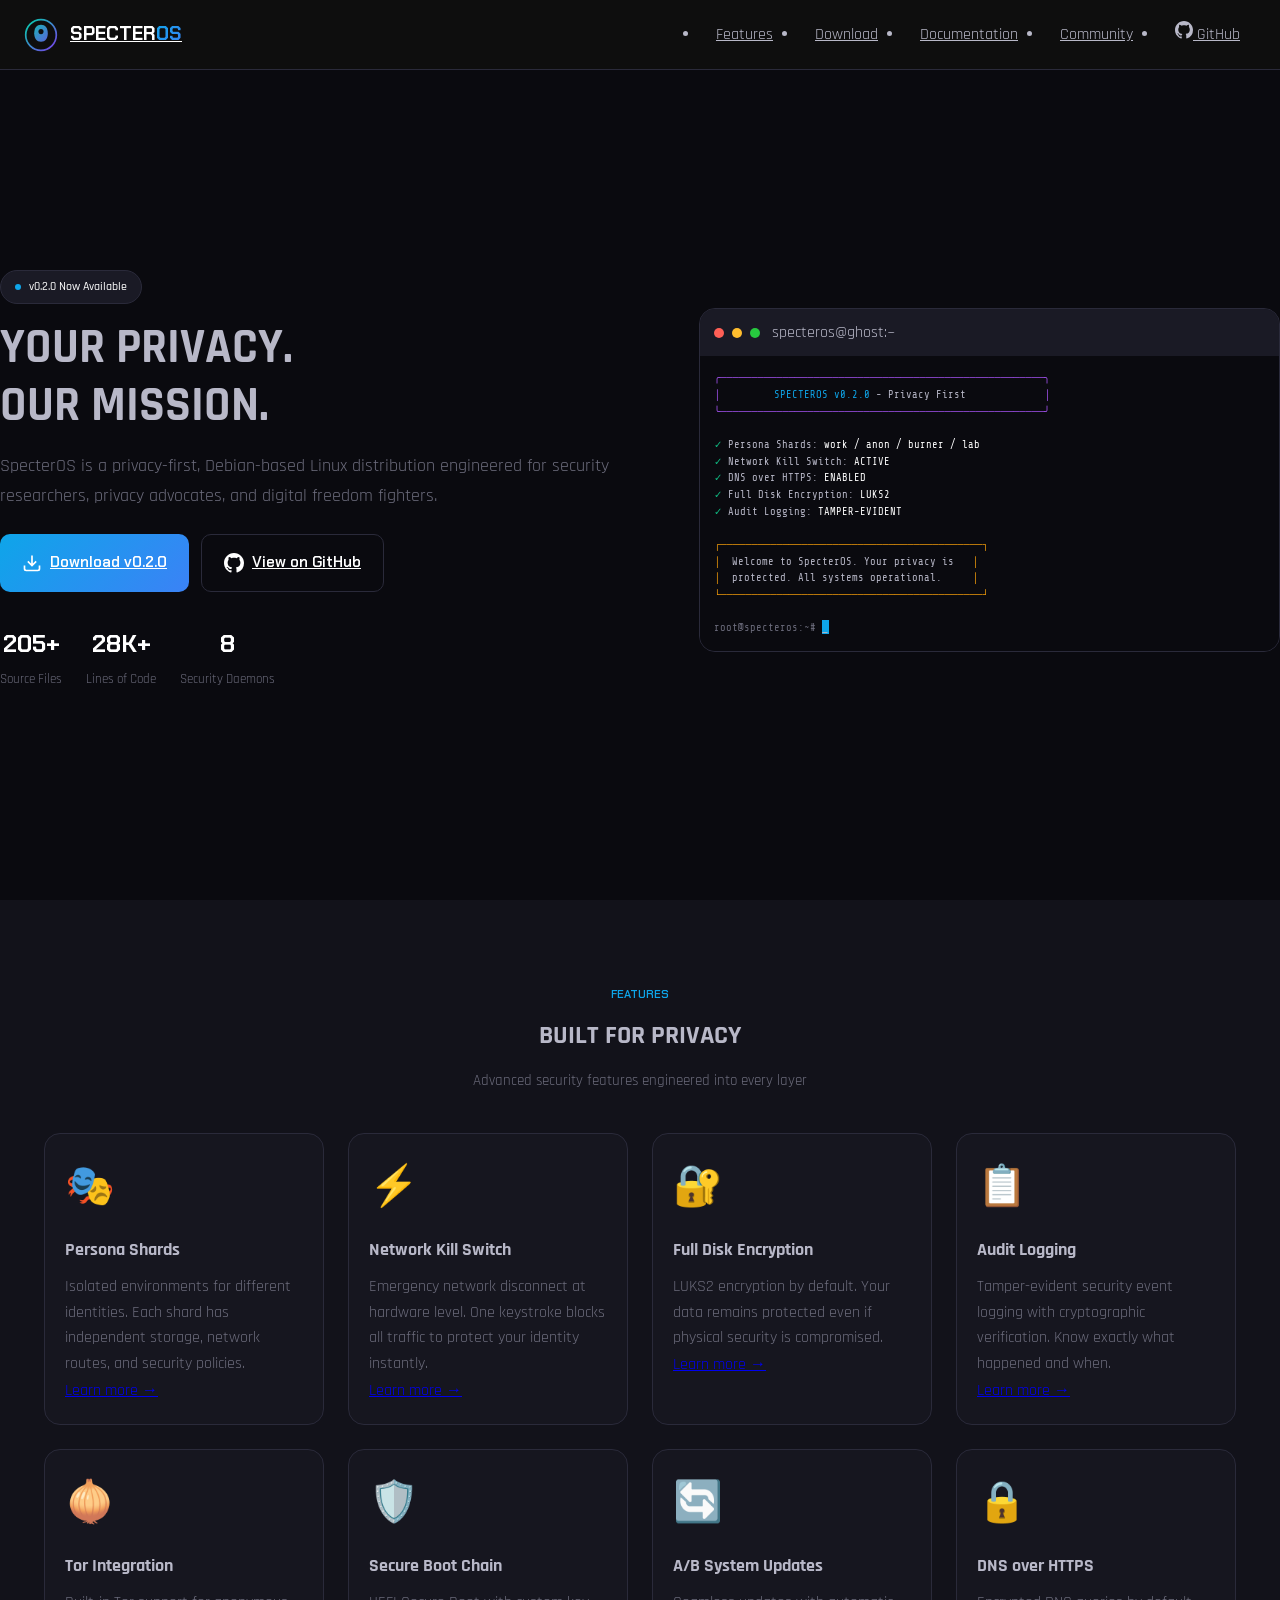
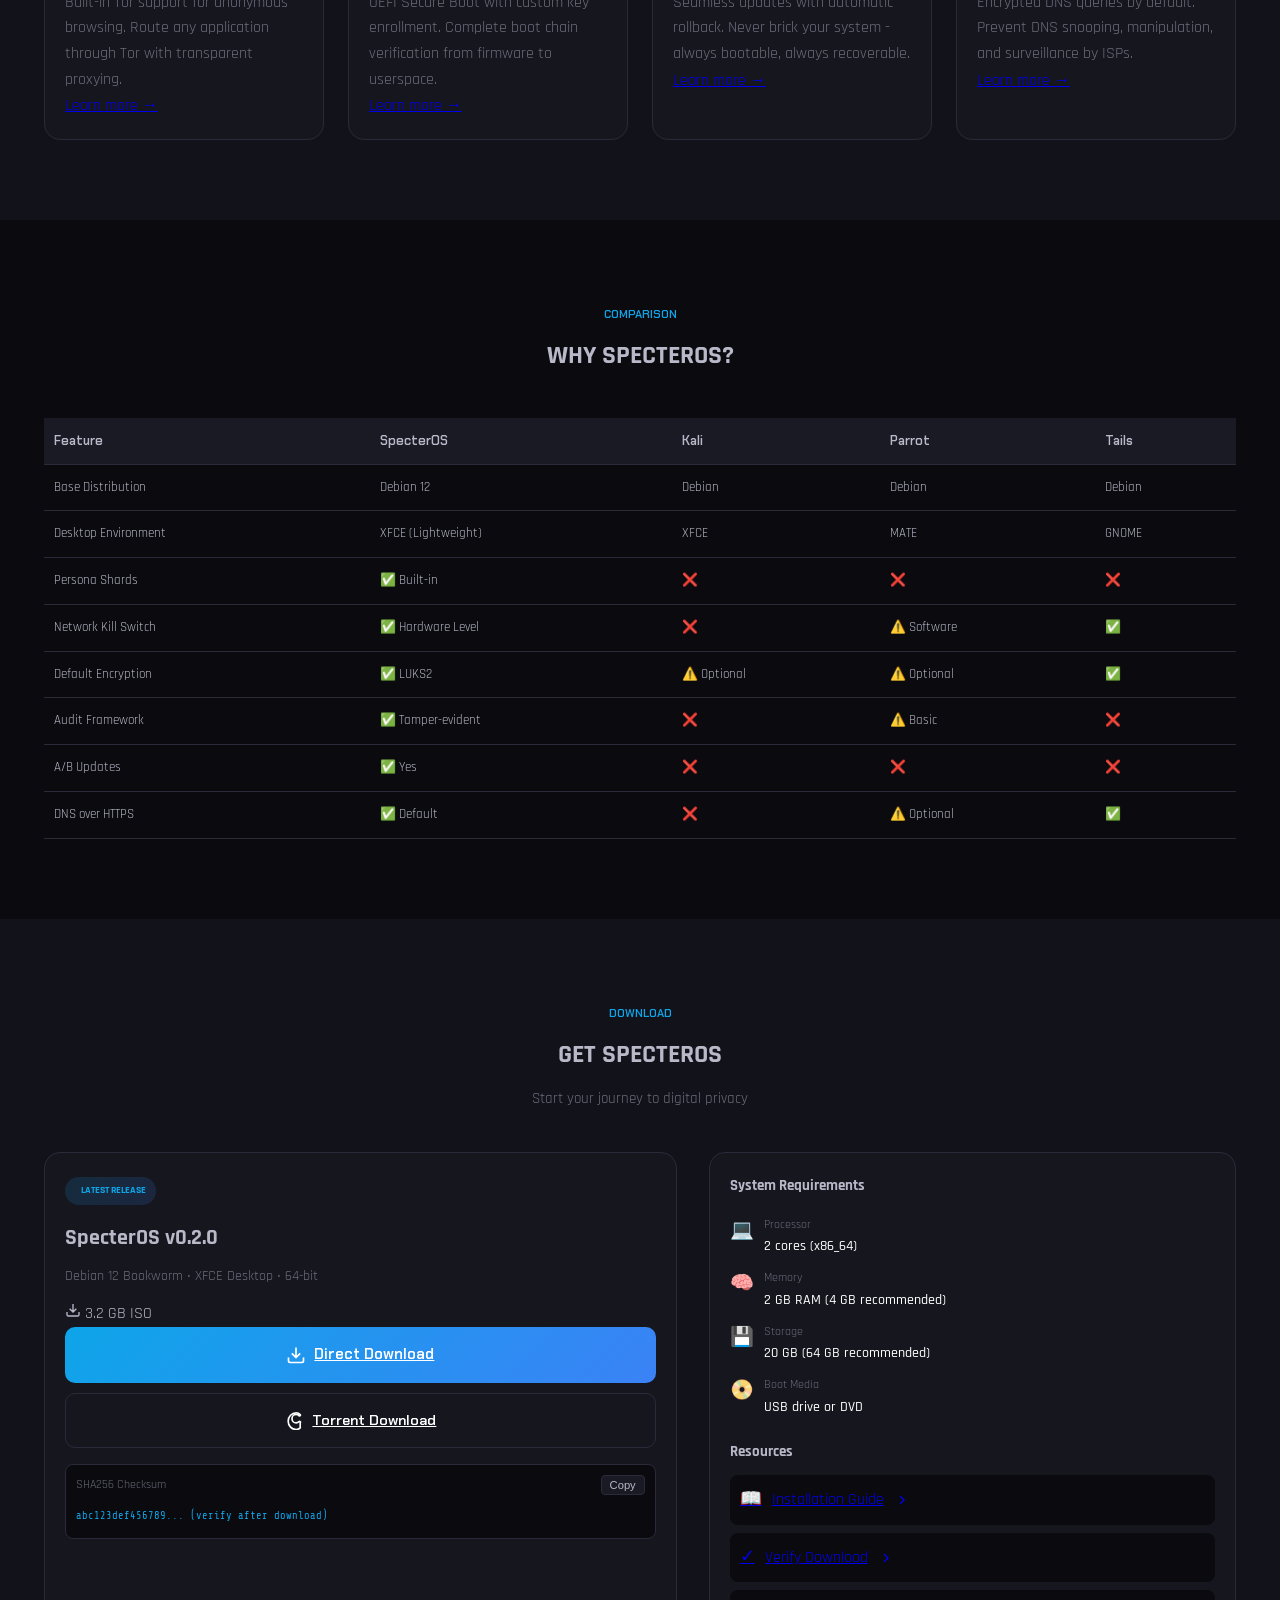
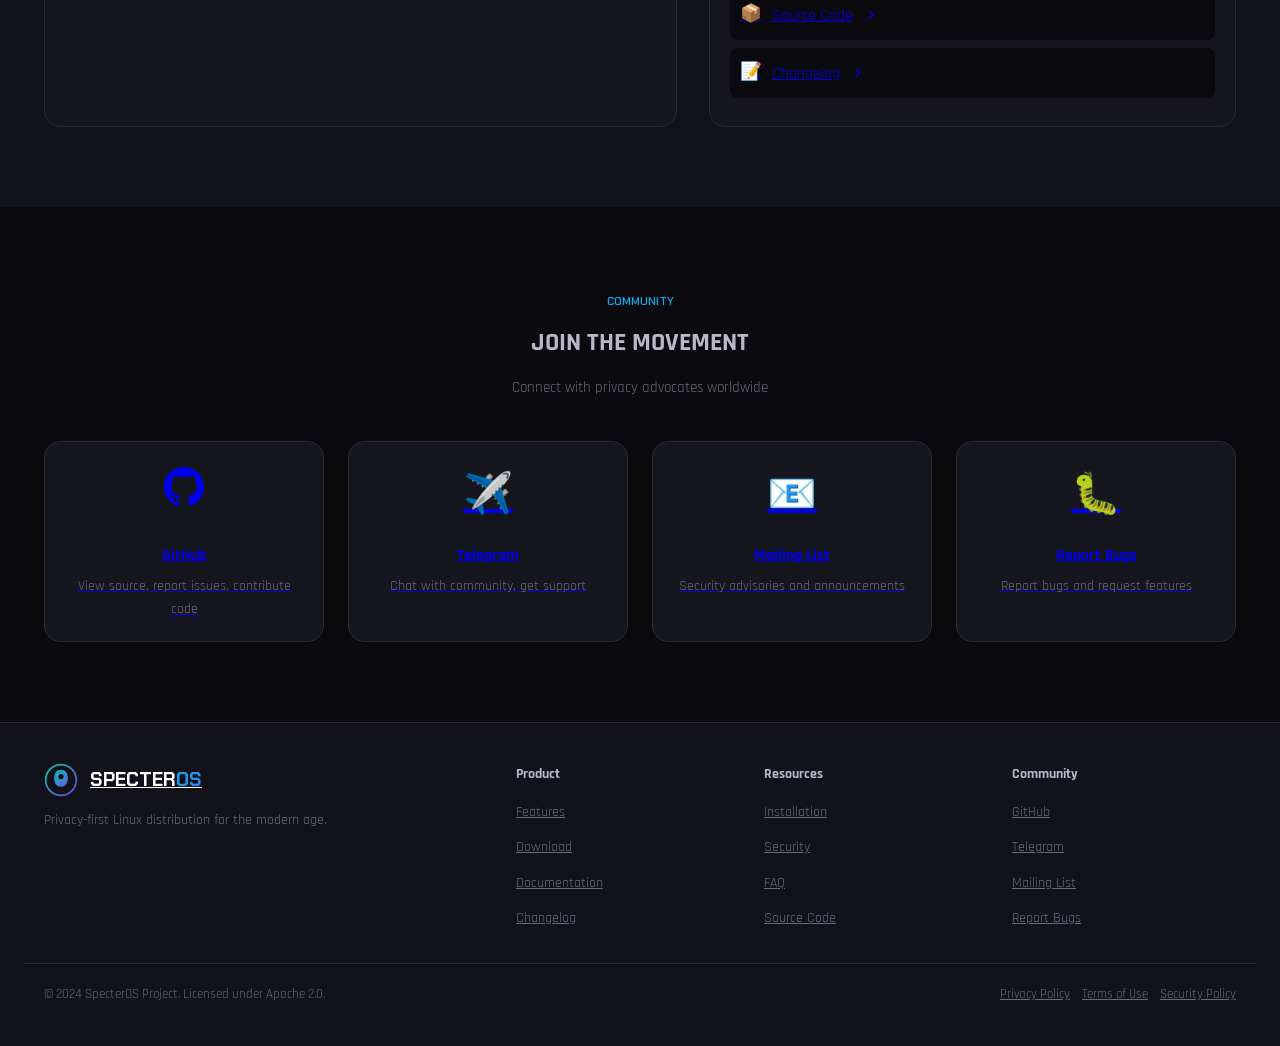
==== commit 34f3499d: "Update website to v0.2.0 with SpecterOS branding Co-authored-by: Qwen-Coder <qwen-coder@alibabacloud" ====
--- a/website/index.html
+++ b/website/index.html
@@ -69,7 +69,7 @@
             <div class="hero-content">
                 <div class="hero-badge">
                     <span class="badge-dot"></span>
-                    v0.1.0 Now Available
+                    v0.2.0 Now Available
                 </div>
                 <h1 class="hero-title">
                     YOUR PRIVACY.<br>
@@ -84,7 +84,7 @@
                         <svg width="20" height="20" viewBox="0 0 24 24" fill="none" stroke="currentColor" stroke-width="2">
                             <path d="M21 15v4a2 2 0 01-2 2H5a2 2 0 01-2-2v-4M7 10l5 5 5-5M12 15V3"/>
                         </svg>
-                        Download v0.1.0
+                        Download v0.2.0
                     </a>
                     <a href="https://github.com/Sskibls/Specteros-OS" target="_blank" class="btn btn-outline btn-lg">
                         <svg width="20" height="20" viewBox="0 0 24 24" fill="currentColor">
@@ -120,7 +120,7 @@
                     </div>
                     <div class="terminal-body">
                         <pre class="terminal-code"><span class="code-purple">╭────────────────────────────────────────────────────╮</span>
-<span class="code-purple">│</span>         <span class="code-cyan">SPECTEROS v0.1.0</span> - Privacy First             <span class="code-purple">│</span>
+<span class="code-purple">│</span>         <span class="code-cyan">SPECTEROS v0.2.0</span> - Privacy First             <span class="code-purple">│</span>
 <span class="code-purple">╰────────────────────────────────────────────────────╯</span>
 
 <span class="code-green">✓</span> Persona Shards: <span class="code-white">work / anon / burner / lab</span>
@@ -299,7 +299,7 @@
                         <span class="pulse-dot"></span>
                         LATEST RELEASE
                     </div>
-                    <h3>SpecterOS v0.1.0</h3>
+                    <h3>SpecterOS v0.2.0</h3>
                     <p class="download-info">Debian 12 Bookworm • XFCE Desktop • 64-bit</p>
                     <div class="download-size">
                         <svg width="16" height="16" viewBox="0 0 24 24" fill="none" stroke="currentColor" stroke-width="2">
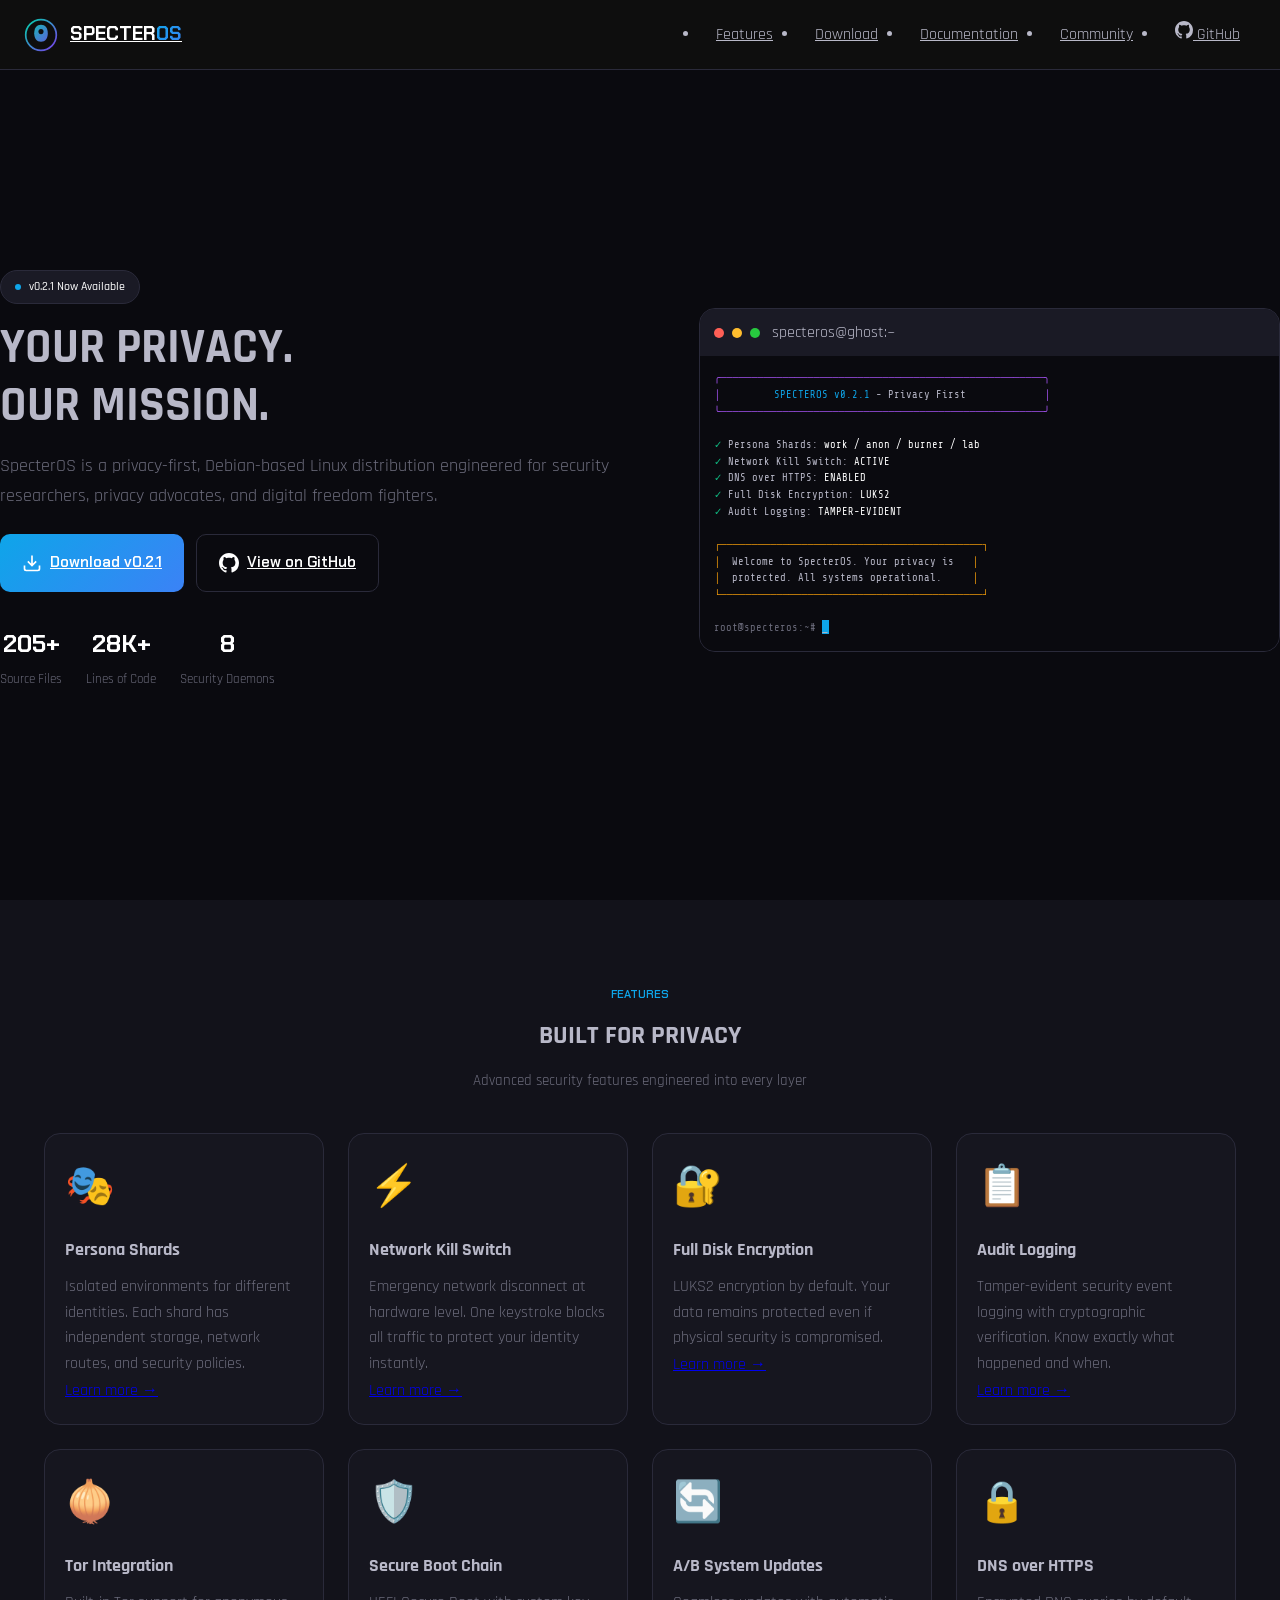
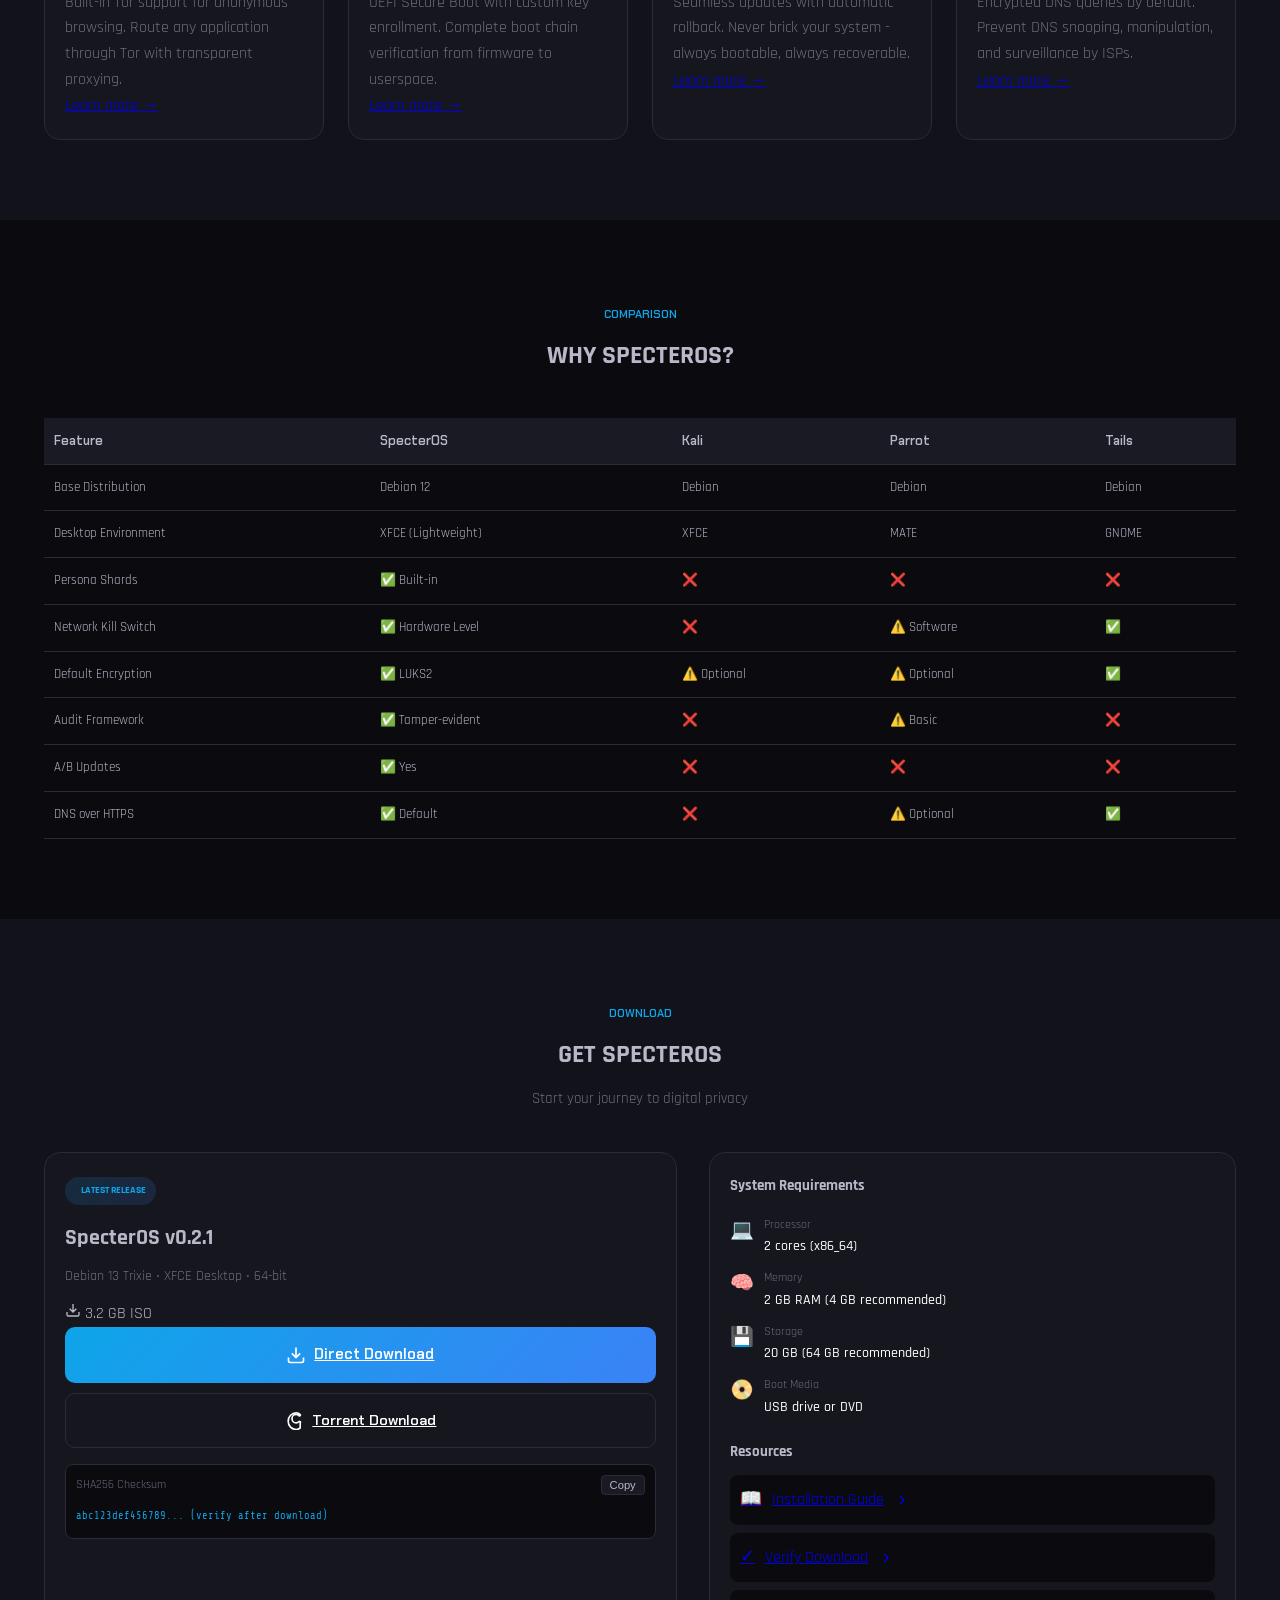
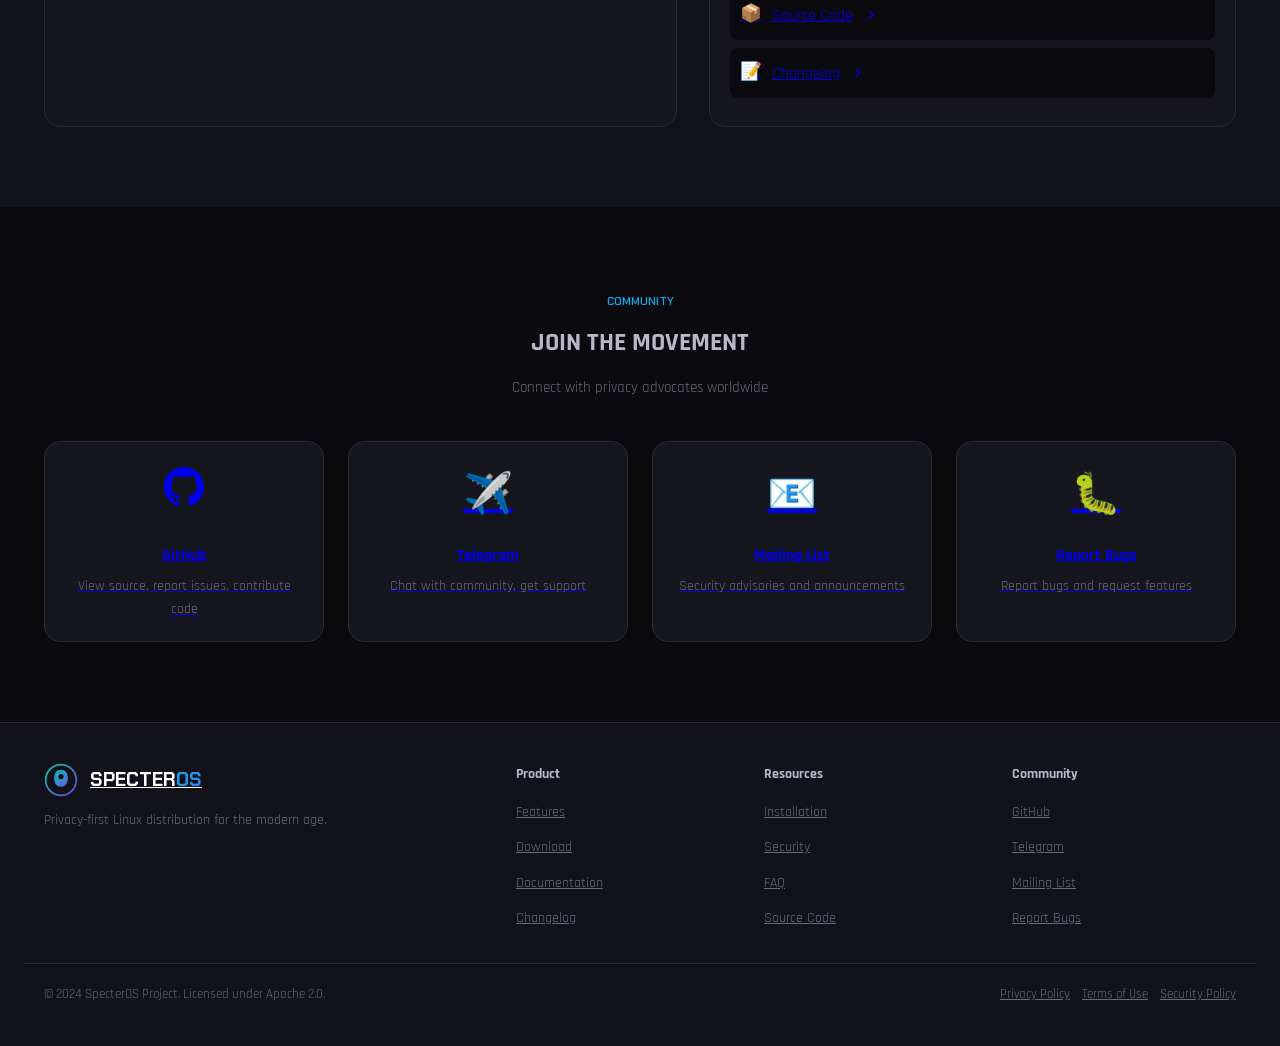
==== commit d55a5268: "Bump version to 0.2.1" ====
--- a/website/index.html
+++ b/website/index.html
@@ -69,7 +69,7 @@
             <div class="hero-content">
                 <div class="hero-badge">
                     <span class="badge-dot"></span>
-                    v0.2.0 Now Available
+                    v0.2.1 Now Available
                 </div>
                 <h1 class="hero-title">
                     YOUR PRIVACY.<br>
@@ -84,7 +84,7 @@
                         <svg width="20" height="20" viewBox="0 0 24 24" fill="none" stroke="currentColor" stroke-width="2">
                             <path d="M21 15v4a2 2 0 01-2 2H5a2 2 0 01-2-2v-4M7 10l5 5 5-5M12 15V3"/>
                         </svg>
-                        Download v0.2.0
+                        Download v0.2.1
                     </a>
                     <a href="https://github.com/Sskibls/Specteros-OS" target="_blank" class="btn btn-outline btn-lg">
                         <svg width="20" height="20" viewBox="0 0 24 24" fill="currentColor">
@@ -120,7 +120,7 @@
                     </div>
                     <div class="terminal-body">
                         <pre class="terminal-code"><span class="code-purple">╭────────────────────────────────────────────────────╮</span>
-<span class="code-purple">│</span>         <span class="code-cyan">SPECTEROS v0.2.0</span> - Privacy First             <span class="code-purple">│</span>
+<span class="code-purple">│</span>         <span class="code-cyan">SPECTEROS v0.2.1</span> - Privacy First             <span class="code-purple">│</span>
 <span class="code-purple">╰────────────────────────────────────────────────────╯</span>
 
 <span class="code-green">✓</span> Persona Shards: <span class="code-white">work / anon / burner / lab</span>
@@ -299,8 +299,8 @@
                         <span class="pulse-dot"></span>
                         LATEST RELEASE
                     </div>
-                    <h3>SpecterOS v0.2.0</h3>
-                    <p class="download-info">Debian 12 Bookworm • XFCE Desktop • 64-bit</p>
+                    <h3>SpecterOS v0.2.1</h3>
+                    <p class="download-info">Debian 13 Trixie • XFCE Desktop • 64-bit</p>
                     <div class="download-size">
                         <svg width="16" height="16" viewBox="0 0 24 24" fill="none" stroke="currentColor" stroke-width="2">
                             <path d="M21 15v4a2 2 0 01-2 2H5a2 2 0 01-2-2v-4M7 10l5 5 5-5M12 15V3"/>
